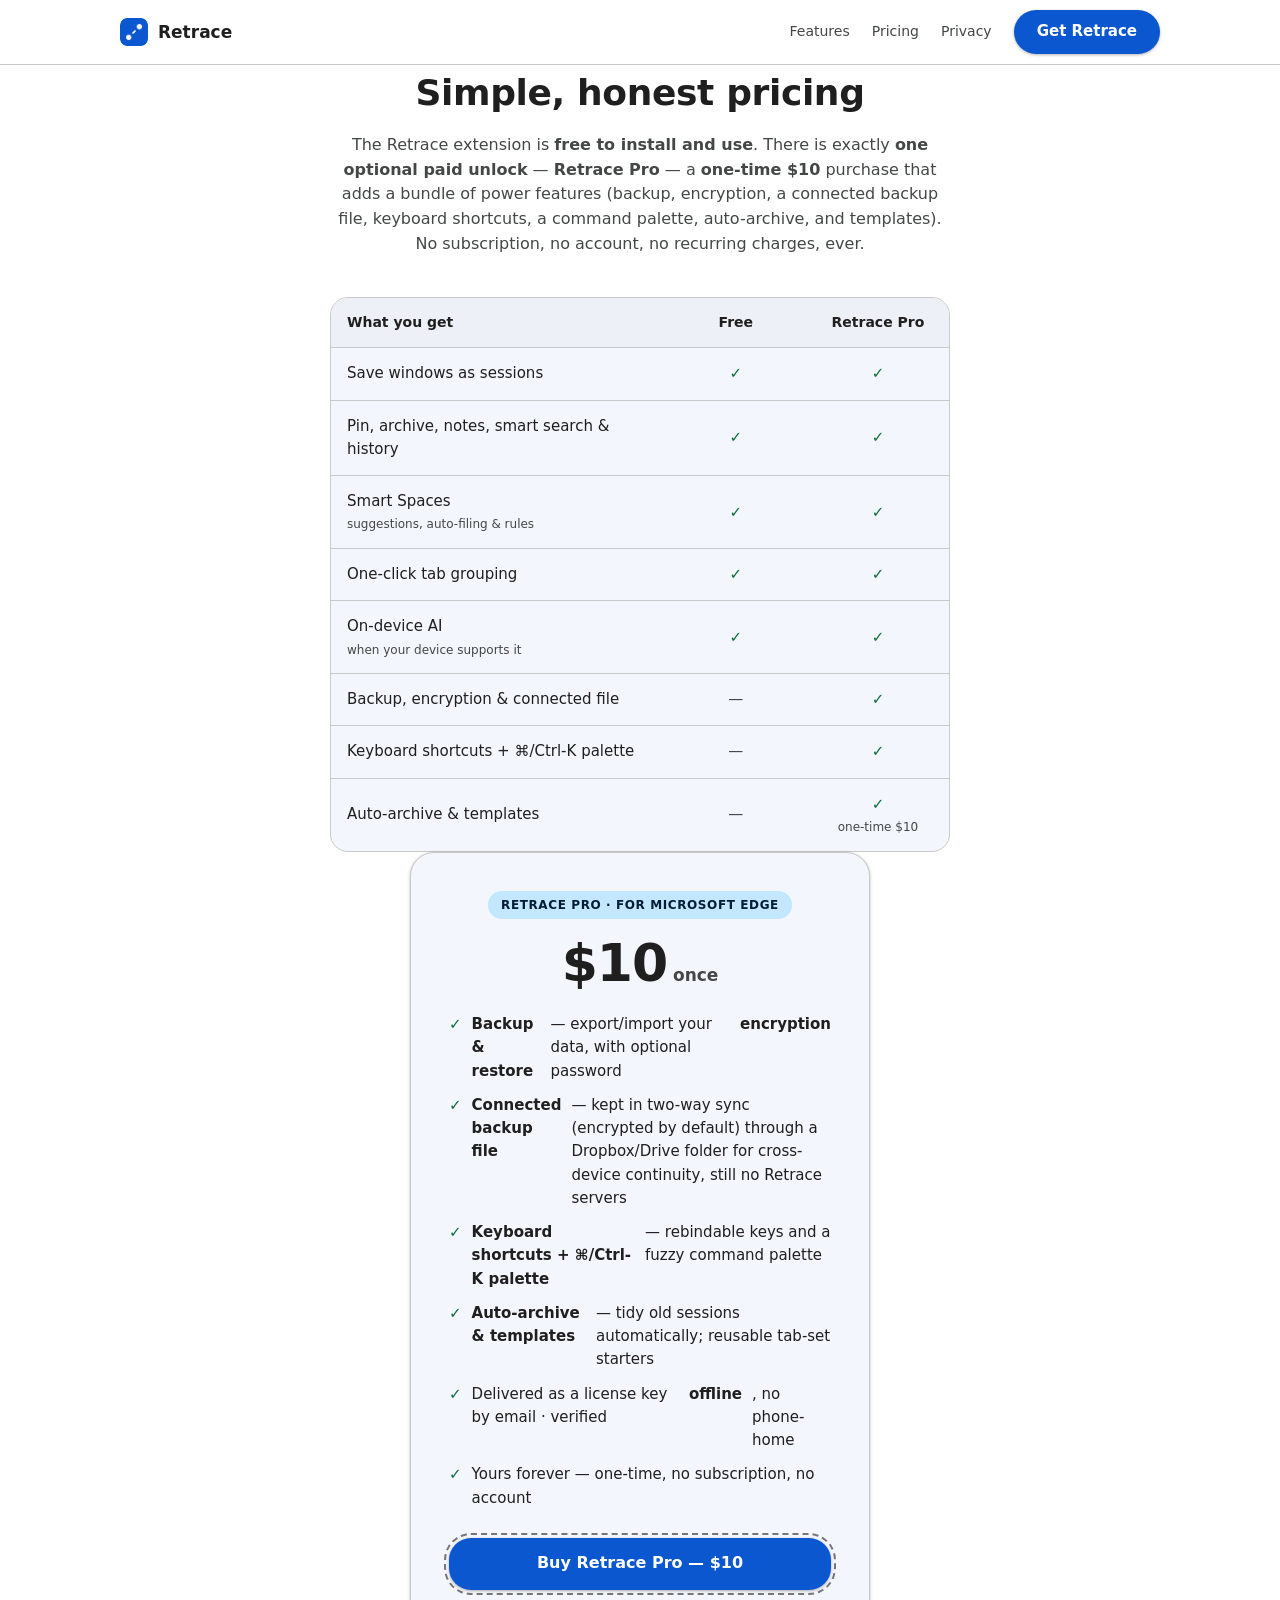
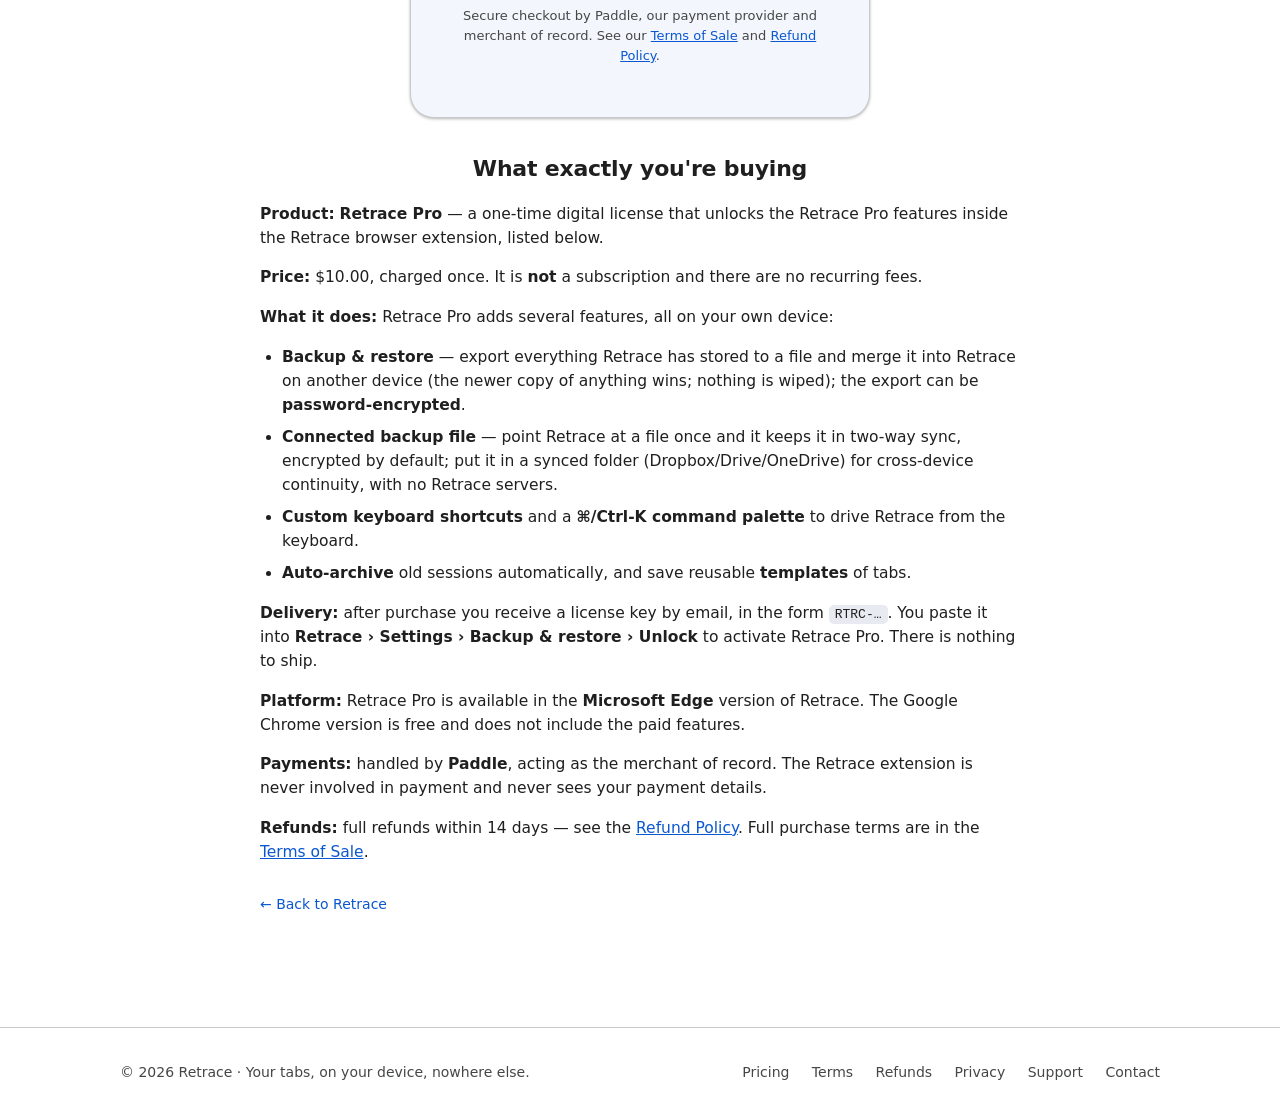
==== pricing.html @ c6292935 "Site: v2.0 features — smart summaries, Smart Spaces, notes, smart search, Group tabs; privacy policy" ====
<!doctype html>
<html lang="en">
<head>
<meta charset="utf-8">
<meta name="viewport" content="width=device-width, initial-scale=1">
<meta http-equiv="Content-Security-Policy" content="default-src 'self'; script-src 'self'; style-src 'self'; img-src 'self'; font-src 'self'; connect-src 'none'; frame-src 'none'; object-src 'none'; base-uri 'self'; form-action 'none'">
<meta name="referrer" content="strict-origin-when-cross-origin">
<title>Retrace — Pricing</title>
<meta name="description" content="Retrace pricing. The extension is free to install. One optional unlock — Retrace Pro, a one-time $10 for backup, sync through a connected file, keyboard shortcuts, auto-archive and templates — delivered as a license key by email.">
<link rel="icon" href="icon.png">
<link rel="stylesheet" href="styles.css">
<meta property="og:title" content="Retrace — Pricing">
<meta property="og:description" content="Free to install. One optional one-time $10 unlock — Retrace Pro: backup, connected-file sync, shortcuts, auto-archive and templates. No subscription, no account.">
<meta property="og:type" content="website">
</head>
<body>

<header class="site">
  <div class="wrap nav">
    <a class="brand" href="index.html"><img src="icon.png" alt="">Retrace</a>
    <nav class="links">
      <a href="index.html#features">Features</a>
      <a href="pricing.html">Pricing</a>
      <a href="privacy.html">Privacy</a>
      <a class="btn primary" href="index.html#get">Get Retrace</a>
    </nav>
  </div>
</header>

<main>
  <section class="wrap">
    <h2>Simple, honest pricing</h2>
    <p class="sub">The Retrace extension is <b>free to install and use</b>. There is exactly <b>one optional paid unlock</b> — <b>Retrace Pro</b> — a <b>one-time $10</b> purchase that adds a bundle of power features (backup, encryption, a connected backup file, keyboard shortcuts, a command palette, auto-archive, and templates). No subscription, no account, no recurring charges, ever.</p>

    <div class="cmp">
      <table>
        <thead>
          <tr><th>What you get</th><th class="b">Free</th><th class="b">Retrace Pro</th></tr>
        </thead>
        <tbody>
          <tr><td class="feat">Save windows as sessions</td><td class="b yes">✓</td><td class="b yes">✓</td></tr>
          <tr><td class="feat">Pin, archive, notes, smart search &amp; history</td><td class="b yes">✓</td><td class="b yes">✓</td></tr>
          <tr><td class="feat">Smart Spaces<span class="em">suggestions, auto-filing &amp; rules</span></td><td class="b yes">✓</td><td class="b yes">✓</td></tr>
          <tr><td class="feat">One-click tab grouping</td><td class="b yes">✓</td><td class="b yes">✓</td></tr>
          <tr><td class="feat">On-device AI<span class="em">when your device supports it</span></td><td class="b yes">✓</td><td class="b yes">✓</td></tr>
          <tr><td class="feat">Backup, encryption &amp; connected file</td><td class="b no">—</td><td class="b yes">✓</td></tr>
          <tr><td class="feat">Keyboard shortcuts + ⌘/Ctrl-K palette</td><td class="b no">—</td><td class="b yes">✓</td></tr>
          <tr><td class="feat">Auto-archive &amp; templates</td><td class="b no">—</td><td class="b yes">✓<span class="em">one-time $10</span></td></tr>
        </tbody>
      </table>
    </div>
  </section>

  <section class="wrap flush-top" id="buy">
    <div class="price-wrap">
      <div class="price">
        <div class="tag">Retrace Pro · for Microsoft Edge</div>
        <div class="amt">$10<small> once</small></div>
        <ul>
          <li><b>Backup &amp; restore</b> — export/import your data, with optional password <b>encryption</b></li>
          <li><b>Connected backup file</b> — kept in two-way sync (encrypted by default) through a Dropbox/Drive folder for cross-device continuity, still no Retrace servers</li>
          <li><b>Keyboard shortcuts + ⌘/Ctrl-K palette</b> — rebindable keys and a fuzzy command palette</li>
          <li><b>Auto-archive &amp; templates</b> — tidy old sessions automatically; reusable tab-set starters</li>
          <li>Delivered as a license key by email · verified <b>offline</b>, no phone-home</li>
          <li>Yours forever — one-time, no subscription, no account</li>
        </ul>
        <a class="btn primary lg todo" href="#" data-ph="REPLACE_CHECKOUT_URL">Buy Retrace Pro — $10</a>
        <p class="note">Secure checkout by Paddle, our payment provider and merchant of record. See our <a href="terms.html">Terms of Sale</a> and <a href="refund.html">Refund Policy</a>.</p>
      </div>
    </div>
  </section>

  <section class="wrap article flush-top">
    <h2>What exactly you're buying</h2>
    <p><b>Product:</b> <b>Retrace Pro</b> — a one-time digital license that unlocks the Retrace Pro features inside the Retrace browser extension, listed below.</p>
    <p><b>Price:</b> $10.00, charged once. It is <b>not</b> a subscription and there are no recurring fees.</p>
    <p><b>What it does:</b> Retrace Pro adds several features, all on your own device:</p>
    <ul>
      <li><b>Backup &amp; restore</b> — export everything Retrace has stored to a file and merge it into Retrace on another device (the newer copy of anything wins; nothing is wiped); the export can be <b>password-encrypted</b>.</li>
      <li><b>Connected backup file</b> — point Retrace at a file once and it keeps it in two-way sync, encrypted by default; put it in a synced folder (Dropbox/Drive/OneDrive) for cross-device continuity, with no Retrace servers.</li>
      <li><b>Custom keyboard shortcuts</b> and a <b>⌘/Ctrl-K command palette</b> to drive Retrace from the keyboard.</li>
      <li><b>Auto-archive</b> old sessions automatically, and save reusable <b>templates</b> of tabs.</li>
    </ul>
    <p><b>Delivery:</b> after purchase you receive a license key by email, in the form <code>RTRC-…</code>. You paste it into <b>Retrace › Settings › Backup &amp; restore › Unlock</b> to activate Retrace Pro. There is nothing to ship.</p>
    <p><b>Platform:</b> Retrace Pro is available in the <b>Microsoft Edge</b> version of Retrace. The Google Chrome version is free and does not include the paid features.</p>
    <p><b>Payments:</b> handled by <b>Paddle</b>, acting as the merchant of record. The Retrace extension is never involved in payment and never sees your payment details.</p>
    <p><b>Refunds:</b> full refunds within 14 days — see the <a href="refund.html">Refund Policy</a>. Full purchase terms are in the <a href="terms.html">Terms of Sale</a>.</p>
    <p class="back-row"><a class="back" href="index.html">← Back to Retrace</a></p>
  </section>
</main>

<footer class="site">
  <div class="wrap row">
    <div>© <span id="yr"></span> Retrace · Your tabs, on your device, nowhere else.</div>
    <nav>
      <a href="pricing.html">Pricing</a>
      <a href="terms.html">Terms</a>
      <a href="refund.html">Refunds</a>
      <a href="privacy.html">Privacy</a>
      <a href="support.html">Support</a>
      <a href="mailto:contact@retrace-addon.store">Contact</a>
    </nav>
  </div>
</footer>

<script src="year.js"></script>
</body>
</html>
---- styles.css ----
/* Retrace site — Material 3 tokens lifted from the extension's sidepanel.css so the
   page matches the product. No web fonts / no CDN, keeping the "no network" ethos. */
:root{
  --primary:#0B57D0; --on-primary:#fff; --primary-container:#D3E3FD; --on-primary-container:#041E49;
  --secondary-container:#C2E7FF; --on-secondary-container:#001D35;
  --surface:#FFFFFF; --surface-dim:#F6F8FC;
  --sc-low:#F3F6FC; --sc:#EDF0F6; --sc-high:#E7EAF1;
  --on-surface:#1F1F1F; --on-surface-variant:#444746;
  --outline:#747775; --outline-variant:#C7C9CB;
  --active:#0F6E3E; --active-c:#C7EED4; --on-active-c:#00210F;
  --state:rgba(31,31,31,.06);
  --elev1:0 1px 2px rgba(0,0,0,.15),0 1px 3px 1px rgba(0,0,0,.10);
  --elev2:0 2px 6px 2px rgba(0,0,0,.15),0 1px 2px rgba(0,0,0,.30);
  --font:system-ui,-apple-system,'Segoe UI',Roboto,sans-serif;
  --mono:ui-monospace,'Roboto Mono',monospace;
  --maxw:1080px;
}
@media (prefers-color-scheme:dark){:root{
  --primary:#A8C7FA; --on-primary:#0A305F; --primary-container:#284777; --on-primary-container:#D7E3FF;
  --secondary-container:#004A77; --on-secondary-container:#C2E7FF;
  --surface:#131313; --surface-dim:#1B1B1B;
  --sc-low:#1B1B1B; --sc:#1F1F1F; --sc-high:#2A2A2A;
  --on-surface:#E3E3E3; --on-surface-variant:#C4C7C5;
  --outline:#8E918F; --outline-variant:#444746;
  --active:#6DD58C; --active-c:#0B4C26; --on-active-c:#B7F1C6;
  --state:rgba(227,227,227,.08);
  --elev1:0 1px 3px rgba(0,0,0,.5);
  --elev2:0 2px 8px 2px rgba(0,0,0,.55);
}}
*{box-sizing:border-box}
html{scroll-behavior:smooth}
body{margin:0;background:var(--surface);color:var(--on-surface);font-family:var(--font);line-height:1.55;-webkit-font-smoothing:antialiased}
a{color:var(--primary)}
img{max-width:100%}
.wrap{max-width:var(--maxw);margin:0 auto;padding:0 20px}
:focus-visible{outline:2px solid var(--primary);outline-offset:2px;border-radius:4px}

/* Header */
header.site{position:sticky;top:0;z-index:10;background:color-mix(in srgb,var(--surface) 88%,transparent);backdrop-filter:blur(8px);border-bottom:1px solid var(--outline-variant)}
.nav{display:flex;align-items:center;justify-content:space-between;height:64px}
.brand{display:flex;align-items:center;gap:10px;font-weight:600;font-size:17px;text-decoration:none;color:inherit}
.brand img{width:28px;height:28px;border-radius:7px}
.nav .links{display:flex;align-items:center;gap:22px}
.nav .links a:not(.btn){text-decoration:none;color:var(--on-surface-variant);font-size:14px;font-weight:500}
.nav .links a:not(.btn):hover{color:var(--on-surface)}

/* Buttons */
.btn{display:inline-flex;align-items:center;gap:8px;height:44px;padding:0 22px;border-radius:22px;font-size:15px;font-weight:600;text-decoration:none;border:1px solid transparent;white-space:nowrap;transition:filter .15s,background .15s}
.btn.primary{background:var(--primary);color:var(--on-primary);box-shadow:var(--elev1)}
.btn.primary:hover{filter:brightness(1.06)}
.btn.outline{background:transparent;color:var(--primary);border-color:var(--outline)}
.btn.outline:hover{background:var(--state)}
.btn.lg{height:52px;padding:0 28px;font-size:16px}

/* Hero */
.hero{padding:76px 0 56px;text-align:center}
.hero .badge{display:inline-flex;align-items:center;gap:7px;font-size:13px;font-weight:600;color:var(--on-active-c);background:var(--active-c);padding:6px 14px;border-radius:20px;margin-bottom:22px}
.hero h1{font-size:clamp(34px,6vw,56px);line-height:1.08;letter-spacing:-.02em;margin:0 0 18px;font-weight:700}
.hero p.lede{font-size:clamp(17px,2.4vw,21px);color:var(--on-surface-variant);max-width:640px;margin:0 auto 34px}
.cta-row{display:flex;gap:14px;justify-content:center;flex-wrap:wrap}
.hero .fineprint{margin-top:16px;font-size:13px;color:var(--on-surface-variant)}

/* Section shell */
section{padding:60px 0}
section h2{font-size:clamp(26px,4vw,36px);letter-spacing:-.01em;margin:0 0 12px;text-align:center;font-weight:700}
section .sub{text-align:center;color:var(--on-surface-variant);max-width:620px;margin:0 auto 40px;font-size:16px}

/* Features */
.grid{display:grid;grid-template-columns:repeat(auto-fit,minmax(260px,1fr));gap:18px}
.card{background:var(--sc-low);border:1px solid var(--outline-variant);border-radius:18px;padding:24px}
.card h3{margin:0 0 8px;font-size:17px;font-weight:600;display:flex;align-items:center;gap:9px}
.card p{margin:0;color:var(--on-surface-variant);font-size:14.5px}
.dot{width:34px;height:34px;border-radius:10px;background:var(--primary-container);color:var(--on-primary-container);display:grid;place-items:center;flex:none;font-size:18px}

/* Privacy strip */
.strip{background:var(--surface-dim);border-top:1px solid var(--outline-variant);border-bottom:1px solid var(--outline-variant)}
.strip .grid{grid-template-columns:repeat(auto-fit,minmax(220px,1fr));gap:26px}
.strip .item{display:flex;gap:12px;align-items:flex-start}
.strip .item b{display:block;margin-bottom:2px}
.strip .item span{color:var(--on-surface-variant);font-size:14px}

/* Comparison table */
.cmp{max-width:620px;margin:0 auto;border:1px solid var(--outline-variant);border-radius:18px;overflow:hidden;background:var(--sc-low)}
.cmp table{width:100%;border-collapse:collapse;font-size:15px}
.cmp th,.cmp td{padding:14px 16px;border-bottom:1px solid var(--outline-variant);vertical-align:middle}
.cmp thead th{background:var(--sc);font-weight:600;font-size:14px;text-align:left}
.cmp th.b,.cmp td.b{text-align:center;width:23%}
.cmp tbody tr:last-child td{border-bottom:none}
.cmp td.feat{color:var(--on-surface)}
.cmp .yes{color:var(--active);font-weight:700}
.cmp .no{color:var(--on-surface-variant)}
.cmp .em{display:block;font-size:12px;font-weight:400;color:var(--on-surface-variant);margin-top:2px}
@media (max-width:480px){.cmp th,.cmp td{padding:12px 10px;font-size:14px}}

/* Pricing */
.price-wrap{display:flex;justify-content:center}
.price{background:var(--sc-low);border:1px solid var(--outline-variant);border-radius:24px;padding:38px;max-width:460px;width:100%;text-align:center;box-shadow:var(--elev1)}
.price .tag{display:inline-block;font-size:12px;font-weight:700;letter-spacing:.05em;text-transform:uppercase;color:var(--on-secondary-container);background:var(--secondary-container);padding:5px 13px;border-radius:20px;margin-bottom:18px}
.price .amt{font-size:52px;font-weight:800;letter-spacing:-.02em;line-height:1}
.price .amt small{font-size:17px;font-weight:600;color:var(--on-surface-variant);letter-spacing:0}
.price ul{list-style:none;padding:0;margin:24px 0 28px;text-align:left;display:grid;gap:11px}
.price li{display:flex;gap:10px;align-items:flex-start;font-size:15px}
.price li::before{content:"✓";color:var(--active);font-weight:700;flex:none}
.price .btn{width:100%;justify-content:center}
.price .note{margin-top:16px;font-size:13px;color:var(--on-surface-variant)}

/* Redeem steps */
.steps{counter-reset:s;display:grid;gap:16px;max-width:680px;margin:0 auto}
.steps li{counter-increment:s;list-style:none;display:flex;gap:16px;align-items:flex-start;background:var(--sc-low);border:1px solid var(--outline-variant);border-radius:16px;padding:18px 20px}
.steps li::before{content:counter(s);flex:none;width:30px;height:30px;border-radius:50%;background:var(--primary);color:var(--on-primary);display:grid;place-items:center;font-weight:700;font-size:15px}
.steps b{font-weight:600}
.steps code,.card code,.article code{font-family:var(--mono);background:var(--sc-high);padding:2px 6px;border-radius:5px;font-size:13px}

/* Placeholder marker for unfilled links */
.todo{outline:2px dashed var(--outline);outline-offset:3px}

/* Footer */
footer.site{border-top:1px solid var(--outline-variant);padding:34px 0;color:var(--on-surface-variant);font-size:14px}
footer.site .row{display:flex;justify-content:space-between;gap:16px;flex-wrap:wrap;align-items:center}
footer.site a{color:var(--on-surface-variant);text-decoration:none;margin-left:18px}
footer.site a:hover{color:var(--on-surface)}

/* Article (privacy page) */
.article{max-width:760px;margin:0 auto;padding:48px 0 72px}
.article h1{font-size:clamp(28px,5vw,40px);margin:0 0 6px;font-weight:700}
.article .updated{color:var(--on-surface-variant);font-size:14px;margin-bottom:32px}
.article h2{font-size:22px;margin:34px 0 10px;font-weight:600}
.article p,.article li{color:var(--on-surface);font-size:15.5px}
.article ul{padding-left:22px;display:grid;gap:8px}
.article a{word-break:break-word}
.article .back{display:inline-block;margin-bottom:24px;font-size:14px;font-weight:500;text-decoration:none}

@media (max-width:560px){
  .nav .links a:not(.btn){display:none}
  .hero{padding:52px 0 40px}
  section{padding:46px 0}
}

/* Utility classes (inline style attributes aren't allowed by the pages' CSP). */
.flush-top{padding-top:0}
.back-row{margin-top:28px}
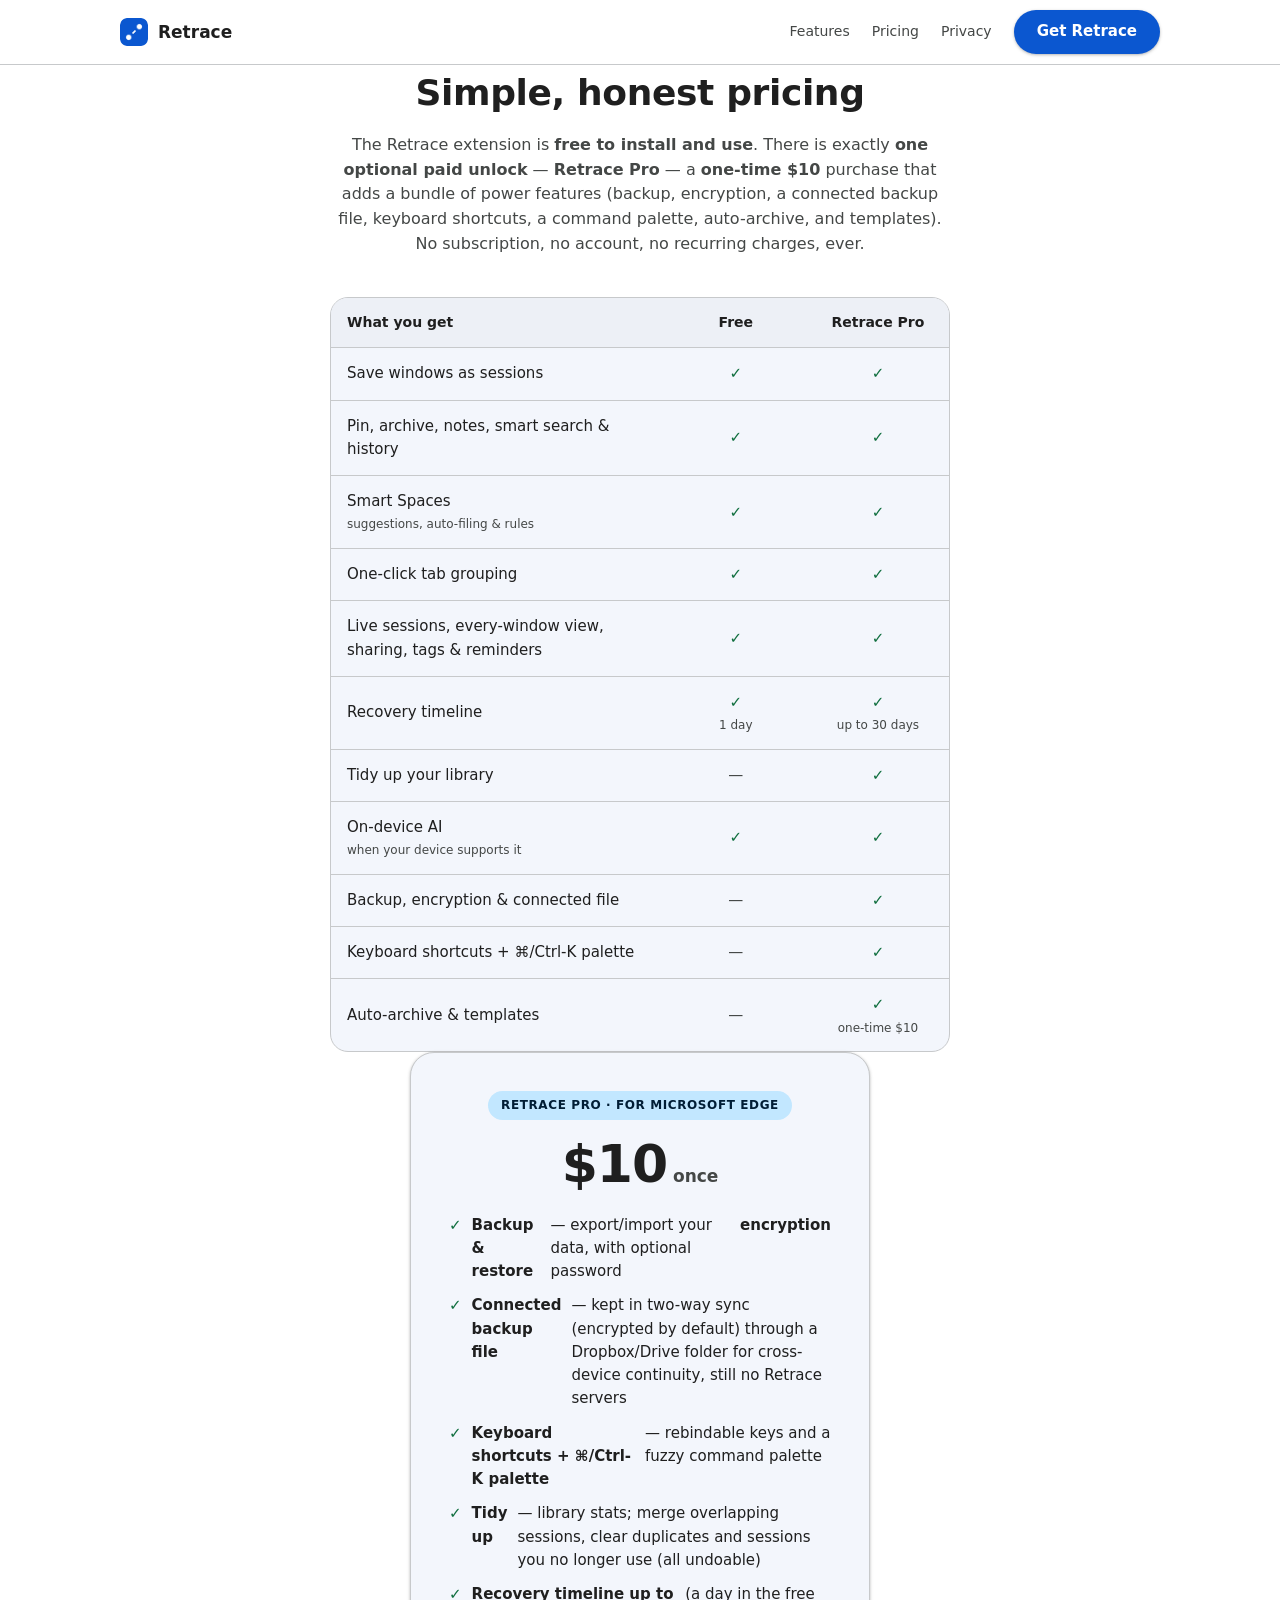
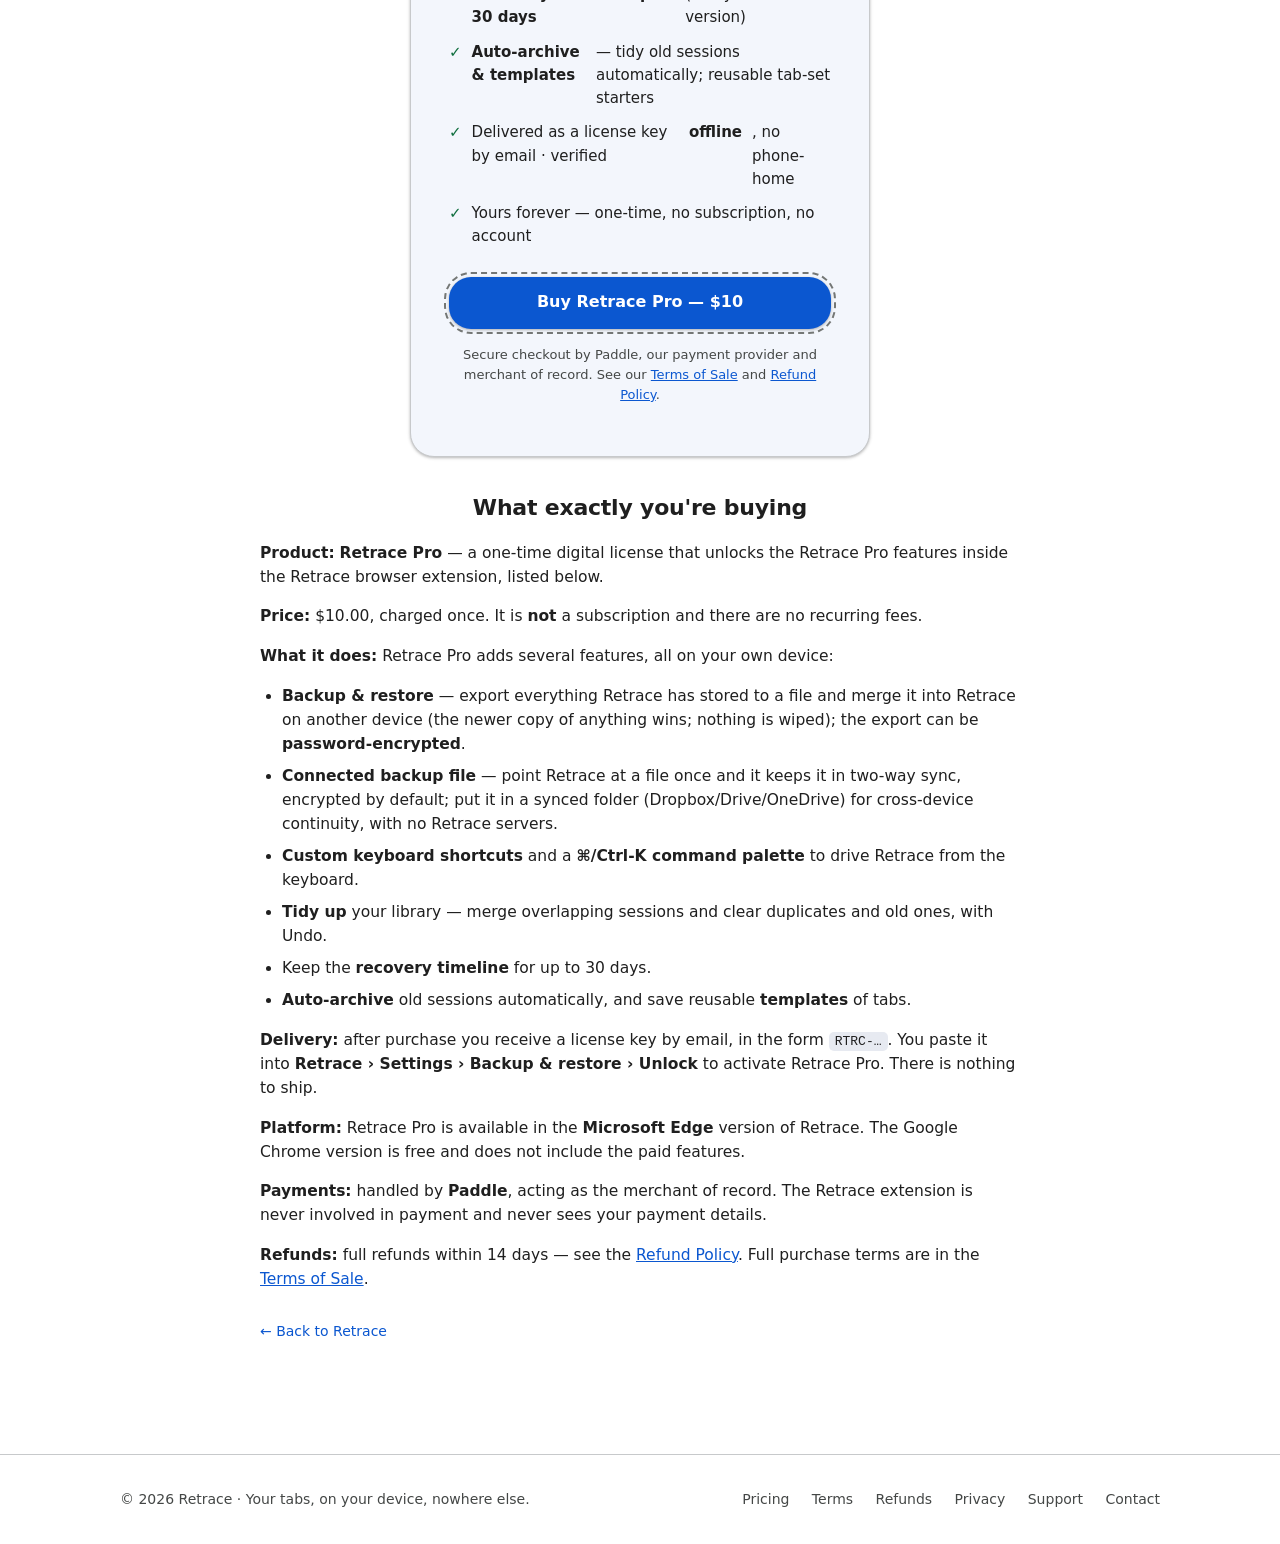
==== commit 02c253f2: "Site: live sessions, Windows view, sharing, tags, reminders, recovery timeline, Tidy up - privacy: r" ====
--- a/pricing.html
+++ b/pricing.html
@@ -10,7 +10,7 @@
 <link rel="icon" href="icon.png">
 <link rel="stylesheet" href="styles.css">
 <meta property="og:title" content="Retrace — Pricing">
-<meta property="og:description" content="Free to install. One optional one-time $10 unlock — Retrace Pro: backup, connected-file sync, shortcuts, auto-archive and templates. No subscription, no account.">
+<meta property="og:description" content="Free to install. One optional one-time $10 unlock — Retrace Pro: backup, connected-file sync, shortcuts, Tidy up, a 30-day recovery timeline, auto-archive and templates. No subscription, no account.">
 <meta property="og:type" content="website">
 </head>
 <body>
@@ -42,6 +42,9 @@
           <tr><td class="feat">Pin, archive, notes, smart search &amp; history</td><td class="b yes">✓</td><td class="b yes">✓</td></tr>
           <tr><td class="feat">Smart Spaces<span class="em">suggestions, auto-filing &amp; rules</span></td><td class="b yes">✓</td><td class="b yes">✓</td></tr>
           <tr><td class="feat">One-click tab grouping</td><td class="b yes">✓</td><td class="b yes">✓</td></tr>
+          <tr><td class="feat">Live sessions, every-window view, sharing, tags &amp; reminders</td><td class="b yes">✓</td><td class="b yes">✓</td></tr>
+          <tr><td class="feat">Recovery timeline</td><td class="b yes">✓<span class="em">1 day</span></td><td class="b yes">✓<span class="em">up to 30 days</span></td></tr>
+          <tr><td class="feat">Tidy up your library</td><td class="b no">—</td><td class="b yes">✓</td></tr>
           <tr><td class="feat">On-device AI<span class="em">when your device supports it</span></td><td class="b yes">✓</td><td class="b yes">✓</td></tr>
           <tr><td class="feat">Backup, encryption &amp; connected file</td><td class="b no">—</td><td class="b yes">✓</td></tr>
           <tr><td class="feat">Keyboard shortcuts + ⌘/Ctrl-K palette</td><td class="b no">—</td><td class="b yes">✓</td></tr>
@@ -60,6 +63,8 @@
           <li><b>Backup &amp; restore</b> — export/import your data, with optional password <b>encryption</b></li>
           <li><b>Connected backup file</b> — kept in two-way sync (encrypted by default) through a Dropbox/Drive folder for cross-device continuity, still no Retrace servers</li>
           <li><b>Keyboard shortcuts + ⌘/Ctrl-K palette</b> — rebindable keys and a fuzzy command palette</li>
+          <li><b>Tidy up</b> — library stats; merge overlapping sessions, clear duplicates and sessions you no longer use (all undoable)</li>
+          <li><b>Recovery timeline up to 30 days</b> (a day in the free version)</li>
           <li><b>Auto-archive &amp; templates</b> — tidy old sessions automatically; reusable tab-set starters</li>
           <li>Delivered as a license key by email · verified <b>offline</b>, no phone-home</li>
           <li>Yours forever — one-time, no subscription, no account</li>
@@ -79,6 +84,8 @@
       <li><b>Backup &amp; restore</b> — export everything Retrace has stored to a file and merge it into Retrace on another device (the newer copy of anything wins; nothing is wiped); the export can be <b>password-encrypted</b>.</li>
       <li><b>Connected backup file</b> — point Retrace at a file once and it keeps it in two-way sync, encrypted by default; put it in a synced folder (Dropbox/Drive/OneDrive) for cross-device continuity, with no Retrace servers.</li>
       <li><b>Custom keyboard shortcuts</b> and a <b>⌘/Ctrl-K command palette</b> to drive Retrace from the keyboard.</li>
+      <li><b>Tidy up</b> your library — merge overlapping sessions and clear duplicates and old ones, with Undo.</li>
+      <li>Keep the <b>recovery timeline</b> for up to 30 days.</li>
       <li><b>Auto-archive</b> old sessions automatically, and save reusable <b>templates</b> of tabs.</li>
     </ul>
     <p><b>Delivery:</b> after purchase you receive a license key by email, in the form <code>RTRC-…</code>. You paste it into <b>Retrace › Settings › Backup &amp; restore › Unlock</b> to activate Retrace Pro. There is nothing to ship.</p>
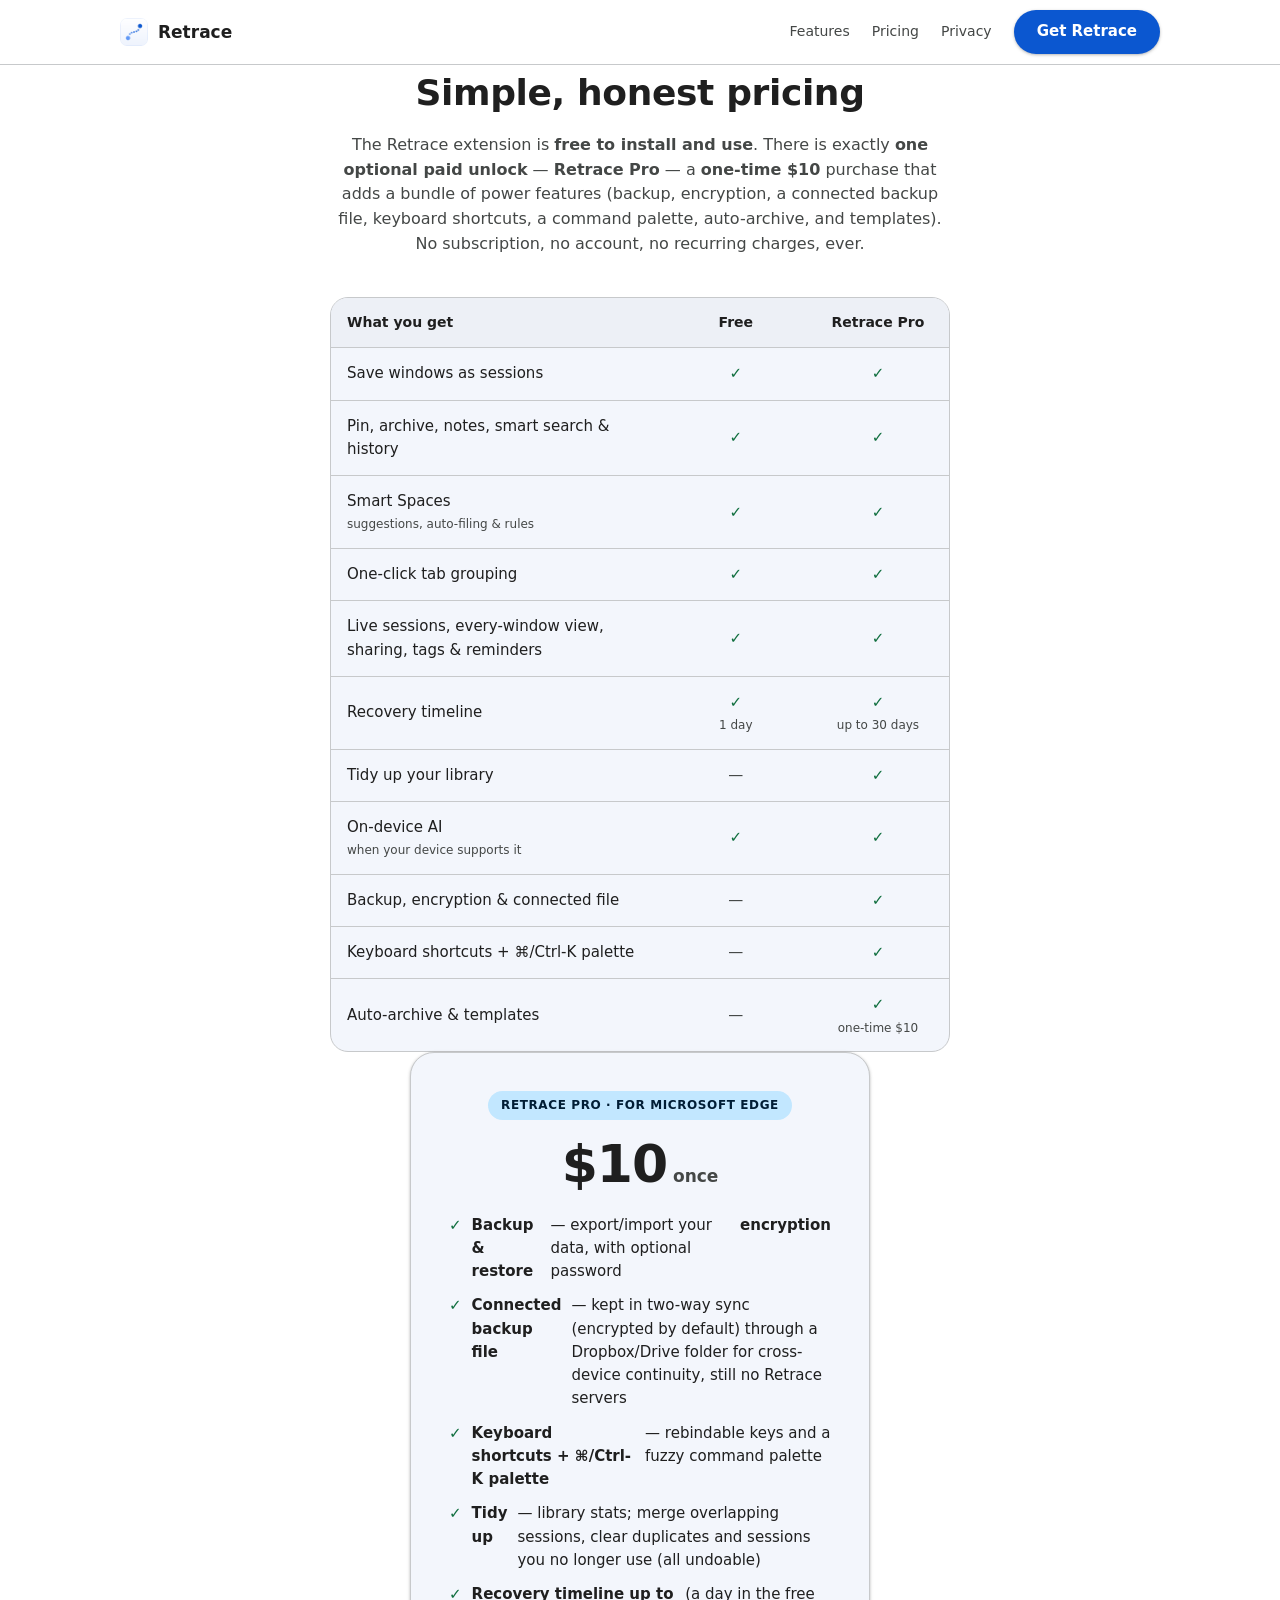
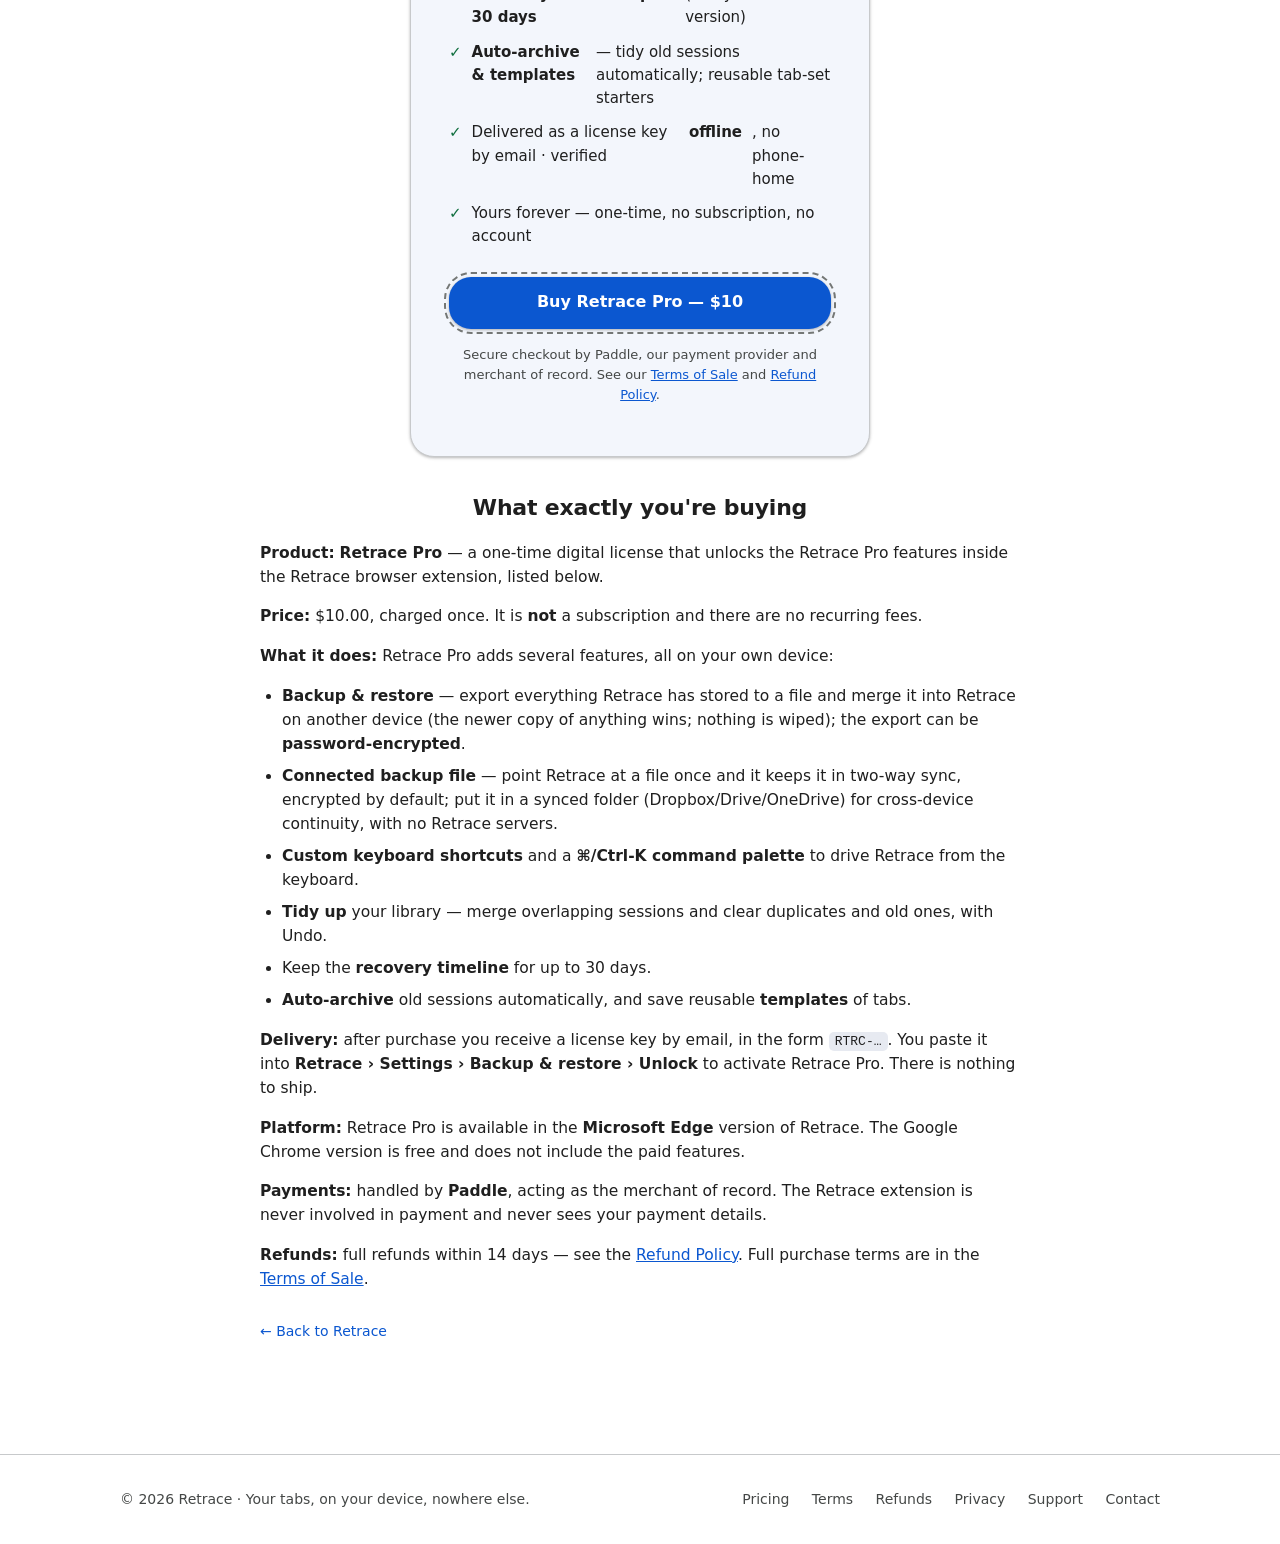
==== commit 72fa59a4: "Site: new logo, hero image, screenshot tour, link-preview card - icon.png + apple-touch-icon.png: th" ====
--- a/pricing.html
+++ b/pricing.html
@@ -8,6 +8,7 @@
 <title>Retrace — Pricing</title>
 <meta name="description" content="Retrace pricing. The extension is free to install. One optional unlock — Retrace Pro, a one-time $10 for backup, sync through a connected file, keyboard shortcuts, auto-archive and templates — delivered as a license key by email.">
 <link rel="icon" href="icon.png">
+<link rel="apple-touch-icon" href="apple-touch-icon.png">
 <link rel="stylesheet" href="styles.css">
 <meta property="og:title" content="Retrace — Pricing">
 <meta property="og:description" content="Free to install. One optional one-time $10 unlock — Retrace Pro: backup, connected-file sync, shortcuts, Tidy up, a 30-day recovery timeline, auto-archive and templates. No subscription, no account.">
--- a/styles.css
+++ b/styles.css
@@ -53,12 +53,18 @@
 .btn.lg{height:52px;padding:0 28px;font-size:16px}
 
 /* Hero */
-.hero{padding:76px 0 56px;text-align:center}
+.hero{padding:76px 20px 56px;text-align:center}
 .hero .badge{display:inline-flex;align-items:center;gap:7px;font-size:13px;font-weight:600;color:var(--on-active-c);background:var(--active-c);padding:6px 14px;border-radius:20px;margin-bottom:22px}
 .hero h1{font-size:clamp(34px,6vw,56px);line-height:1.08;letter-spacing:-.02em;margin:0 0 18px;font-weight:700}
 .hero p.lede{font-size:clamp(17px,2.4vw,21px);color:var(--on-surface-variant);max-width:640px;margin:0 auto 34px}
 .cta-row{display:flex;gap:14px;justify-content:center;flex-wrap:wrap}
 .hero .fineprint{margin-top:16px;font-size:13px;color:var(--on-surface-variant)}
+.hero-shot{display:block;width:100%;height:auto;margin:48px auto 0;border-radius:20px;box-shadow:var(--elev2)}
+
+/* Screenshot tour */
+.shots{display:grid;grid-template-columns:repeat(2,1fr);gap:20px}
+.shots img{display:block;width:100%;height:auto;border-radius:16px;box-shadow:var(--elev1)}
+@media (max-width:720px){.shots{grid-template-columns:1fr}}
 
 /* Section shell */
 section{padding:60px 0}
@@ -132,7 +138,7 @@
 
 @media (max-width:560px){
   .nav .links a:not(.btn){display:none}
-  .hero{padding:52px 0 40px}
+  .hero{padding:52px 20px 40px}
   section{padding:46px 0}
 }
 
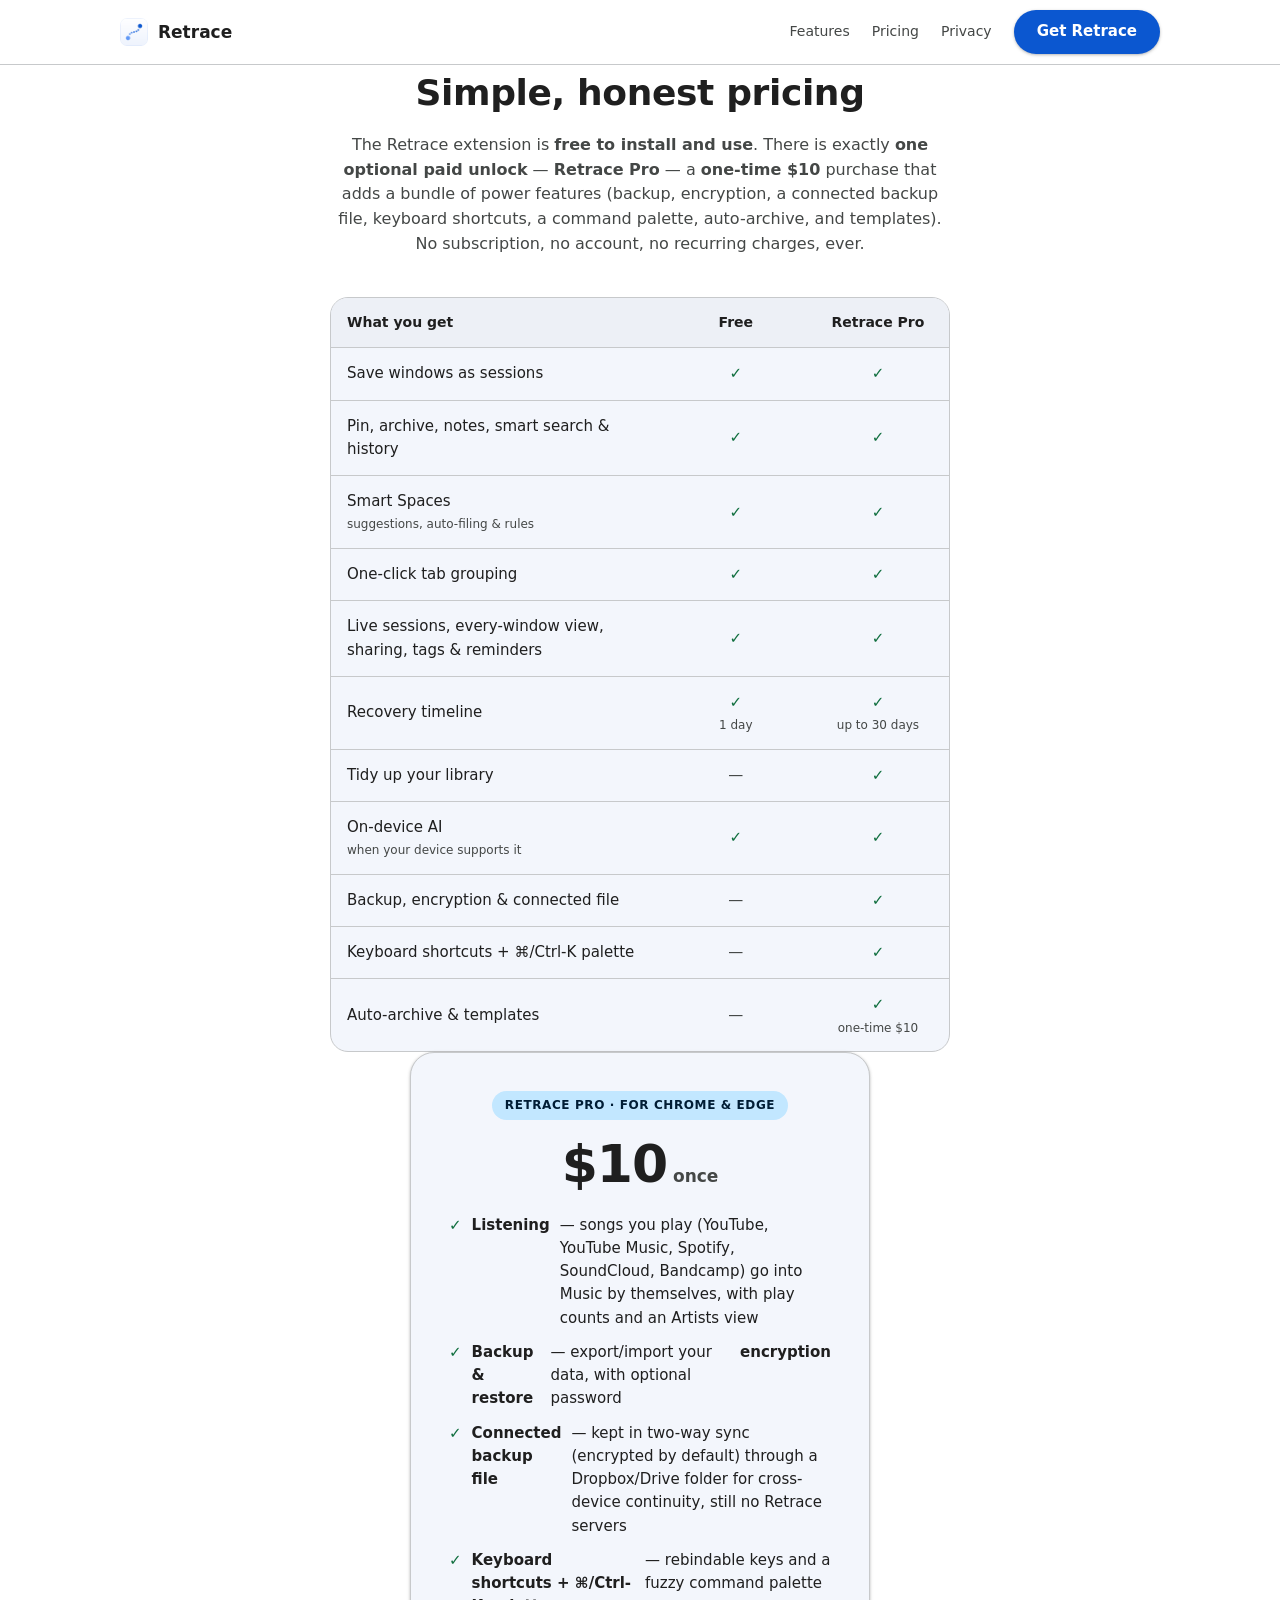
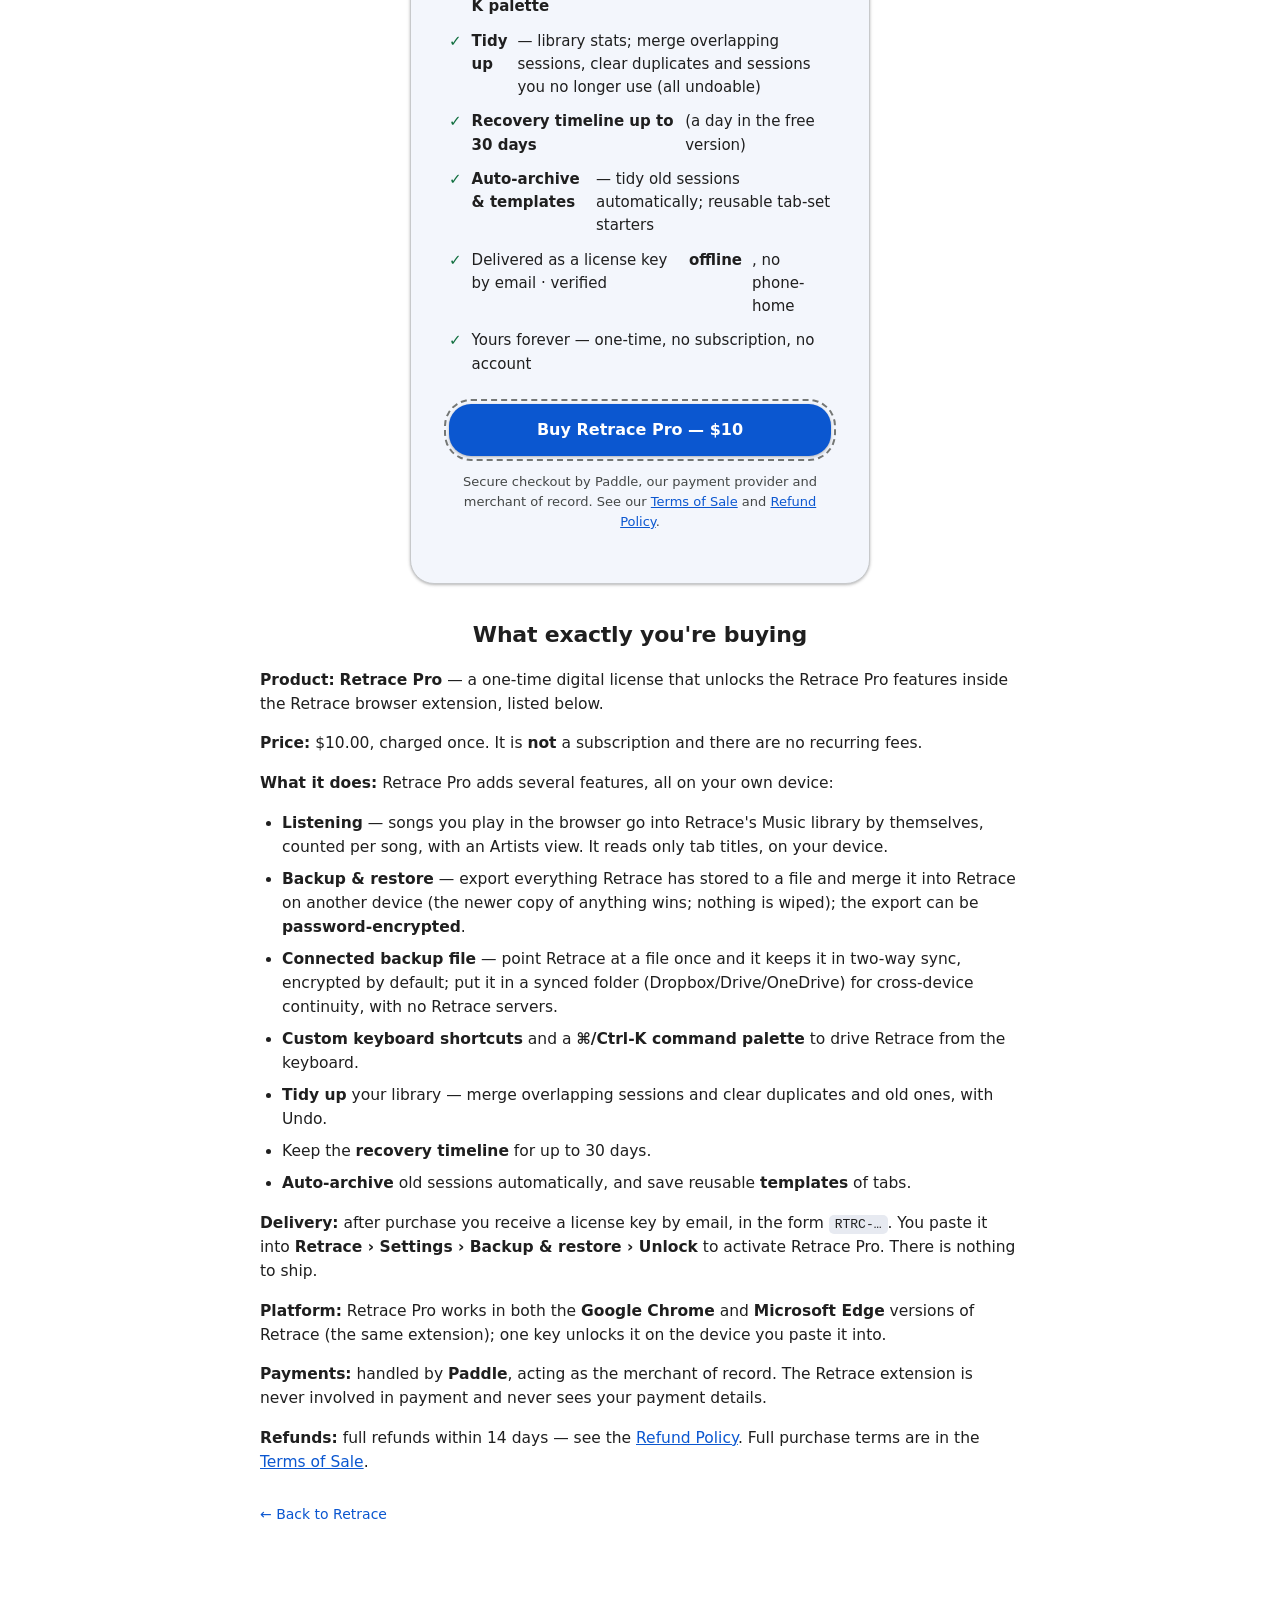
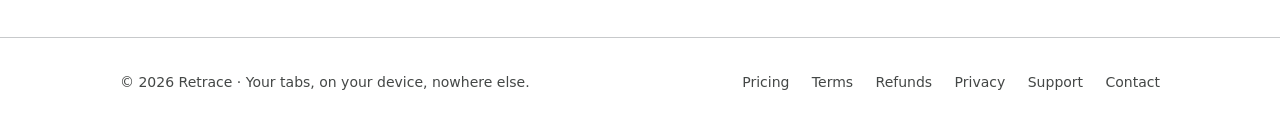
==== commit ff53cb54: "Next release: Retrace Pro on Chrome and Edge, Music (feature card, pricing, support, privacy, terms)" ====
--- a/pricing.html
+++ b/pricing.html
@@ -7,9 +7,9 @@
 <meta name="referrer" content="strict-origin-when-cross-origin">
 <title>Retrace — Pricing</title>
 <meta name="description" content="Retrace pricing. The extension is free to install. One optional unlock — Retrace Pro, a one-time $10 for backup, sync through a connected file, keyboard shortcuts, auto-archive and templates — delivered as a license key by email.">
-<link rel="icon" href="icon.png">
+<link rel="icon" href="icon.png?v=2">
 <link rel="apple-touch-icon" href="apple-touch-icon.png">
-<link rel="stylesheet" href="styles.css">
+<link rel="stylesheet" href="styles.css?v=3">
 <meta property="og:title" content="Retrace — Pricing">
 <meta property="og:description" content="Free to install. One optional one-time $10 unlock — Retrace Pro: backup, connected-file sync, shortcuts, Tidy up, a 30-day recovery timeline, auto-archive and templates. No subscription, no account.">
 <meta property="og:type" content="website">
@@ -18,7 +18,7 @@
 
 <header class="site">
   <div class="wrap nav">
-    <a class="brand" href="index.html"><img src="icon.png" alt="">Retrace</a>
+    <a class="brand" href="index.html"><img src="icon.png?v=2" alt="">Retrace</a>
     <nav class="links">
       <a href="index.html#features">Features</a>
       <a href="pricing.html">Pricing</a>
@@ -58,9 +58,10 @@
   <section class="wrap flush-top" id="buy">
     <div class="price-wrap">
       <div class="price">
-        <div class="tag">Retrace Pro · for Microsoft Edge</div>
+        <div class="tag">Retrace Pro · for Chrome &amp; Edge</div>
         <div class="amt">$10<small> once</small></div>
         <ul>
+          <li><b>Listening</b> — songs you play (YouTube, YouTube Music, Spotify, SoundCloud, Bandcamp) go into Music by themselves, with play counts and an Artists view</li>
           <li><b>Backup &amp; restore</b> — export/import your data, with optional password <b>encryption</b></li>
           <li><b>Connected backup file</b> — kept in two-way sync (encrypted by default) through a Dropbox/Drive folder for cross-device continuity, still no Retrace servers</li>
           <li><b>Keyboard shortcuts + ⌘/Ctrl-K palette</b> — rebindable keys and a fuzzy command palette</li>
@@ -82,6 +83,7 @@
     <p><b>Price:</b> $10.00, charged once. It is <b>not</b> a subscription and there are no recurring fees.</p>
     <p><b>What it does:</b> Retrace Pro adds several features, all on your own device:</p>
     <ul>
+      <li><b>Listening</b> — songs you play in the browser go into Retrace's Music library by themselves, counted per song, with an Artists view. It reads only tab titles, on your device.</li>
       <li><b>Backup &amp; restore</b> — export everything Retrace has stored to a file and merge it into Retrace on another device (the newer copy of anything wins; nothing is wiped); the export can be <b>password-encrypted</b>.</li>
       <li><b>Connected backup file</b> — point Retrace at a file once and it keeps it in two-way sync, encrypted by default; put it in a synced folder (Dropbox/Drive/OneDrive) for cross-device continuity, with no Retrace servers.</li>
       <li><b>Custom keyboard shortcuts</b> and a <b>⌘/Ctrl-K command palette</b> to drive Retrace from the keyboard.</li>
@@ -90,7 +92,7 @@
       <li><b>Auto-archive</b> old sessions automatically, and save reusable <b>templates</b> of tabs.</li>
     </ul>
     <p><b>Delivery:</b> after purchase you receive a license key by email, in the form <code>RTRC-…</code>. You paste it into <b>Retrace › Settings › Backup &amp; restore › Unlock</b> to activate Retrace Pro. There is nothing to ship.</p>
-    <p><b>Platform:</b> Retrace Pro is available in the <b>Microsoft Edge</b> version of Retrace. The Google Chrome version is free and does not include the paid features.</p>
+    <p><b>Platform:</b> Retrace Pro works in both the <b>Google Chrome</b> and <b>Microsoft Edge</b> versions of Retrace (the same extension); one key unlocks it on the device you paste it into.</p>
     <p><b>Payments:</b> handled by <b>Paddle</b>, acting as the merchant of record. The Retrace extension is never involved in payment and never sees your payment details.</p>
     <p><b>Refunds:</b> full refunds within 14 days — see the <a href="refund.html">Refund Policy</a>. Full purchase terms are in the <a href="terms.html">Terms of Sale</a>.</p>
     <p class="back-row"><a class="back" href="index.html">← Back to Retrace</a></p>
--- a/styles.css
+++ b/styles.css
@@ -1,5 +1,7 @@
 /* Retrace site — Material 3 tokens lifted from the extension's sidepanel.css so the
-   page matches the product. No web fonts / no CDN, keeping the "no network" ethos. */
+   page matches the product. No web fonts / no CDN, keeping the "no network" ethos.
+   Browsers cache this file and icon.png: after changing either, bump the ?v= on their links in
+   every page, or returning visitors get the old file. */
 :root{
   --primary:#0B57D0; --on-primary:#fff; --primary-container:#D3E3FD; --on-primary-container:#041E49;
   --secondary-container:#C2E7FF; --on-secondary-container:#001D35;
@@ -31,7 +33,7 @@
 html{scroll-behavior:smooth}
 body{margin:0;background:var(--surface);color:var(--on-surface);font-family:var(--font);line-height:1.55;-webkit-font-smoothing:antialiased}
 a{color:var(--primary)}
-img{max-width:100%}
+img{max-width:100%;height:auto}
 .wrap{max-width:var(--maxw);margin:0 auto;padding:0 20px}
 :focus-visible{outline:2px solid var(--primary);outline-offset:2px;border-radius:4px}
 
@@ -132,7 +134,9 @@
 .article .updated{color:var(--on-surface-variant);font-size:14px;margin-bottom:32px}
 .article h2{font-size:22px;margin:34px 0 10px;font-weight:600}
 .article p,.article li{color:var(--on-surface);font-size:15.5px}
-.article ul{padding-left:22px;display:grid;gap:8px}
+.article ul,.article ol{padding-left:22px;display:grid;gap:8px}
+.article .guide-cta{justify-content:flex-start;margin:36px 0 8px}
+.article .guide-list{list-style:none;padding-left:0;gap:14px}
 .article a{word-break:break-word}
 .article .back{display:inline-block;margin-bottom:24px;font-size:14px;font-weight:500;text-decoration:none}
 
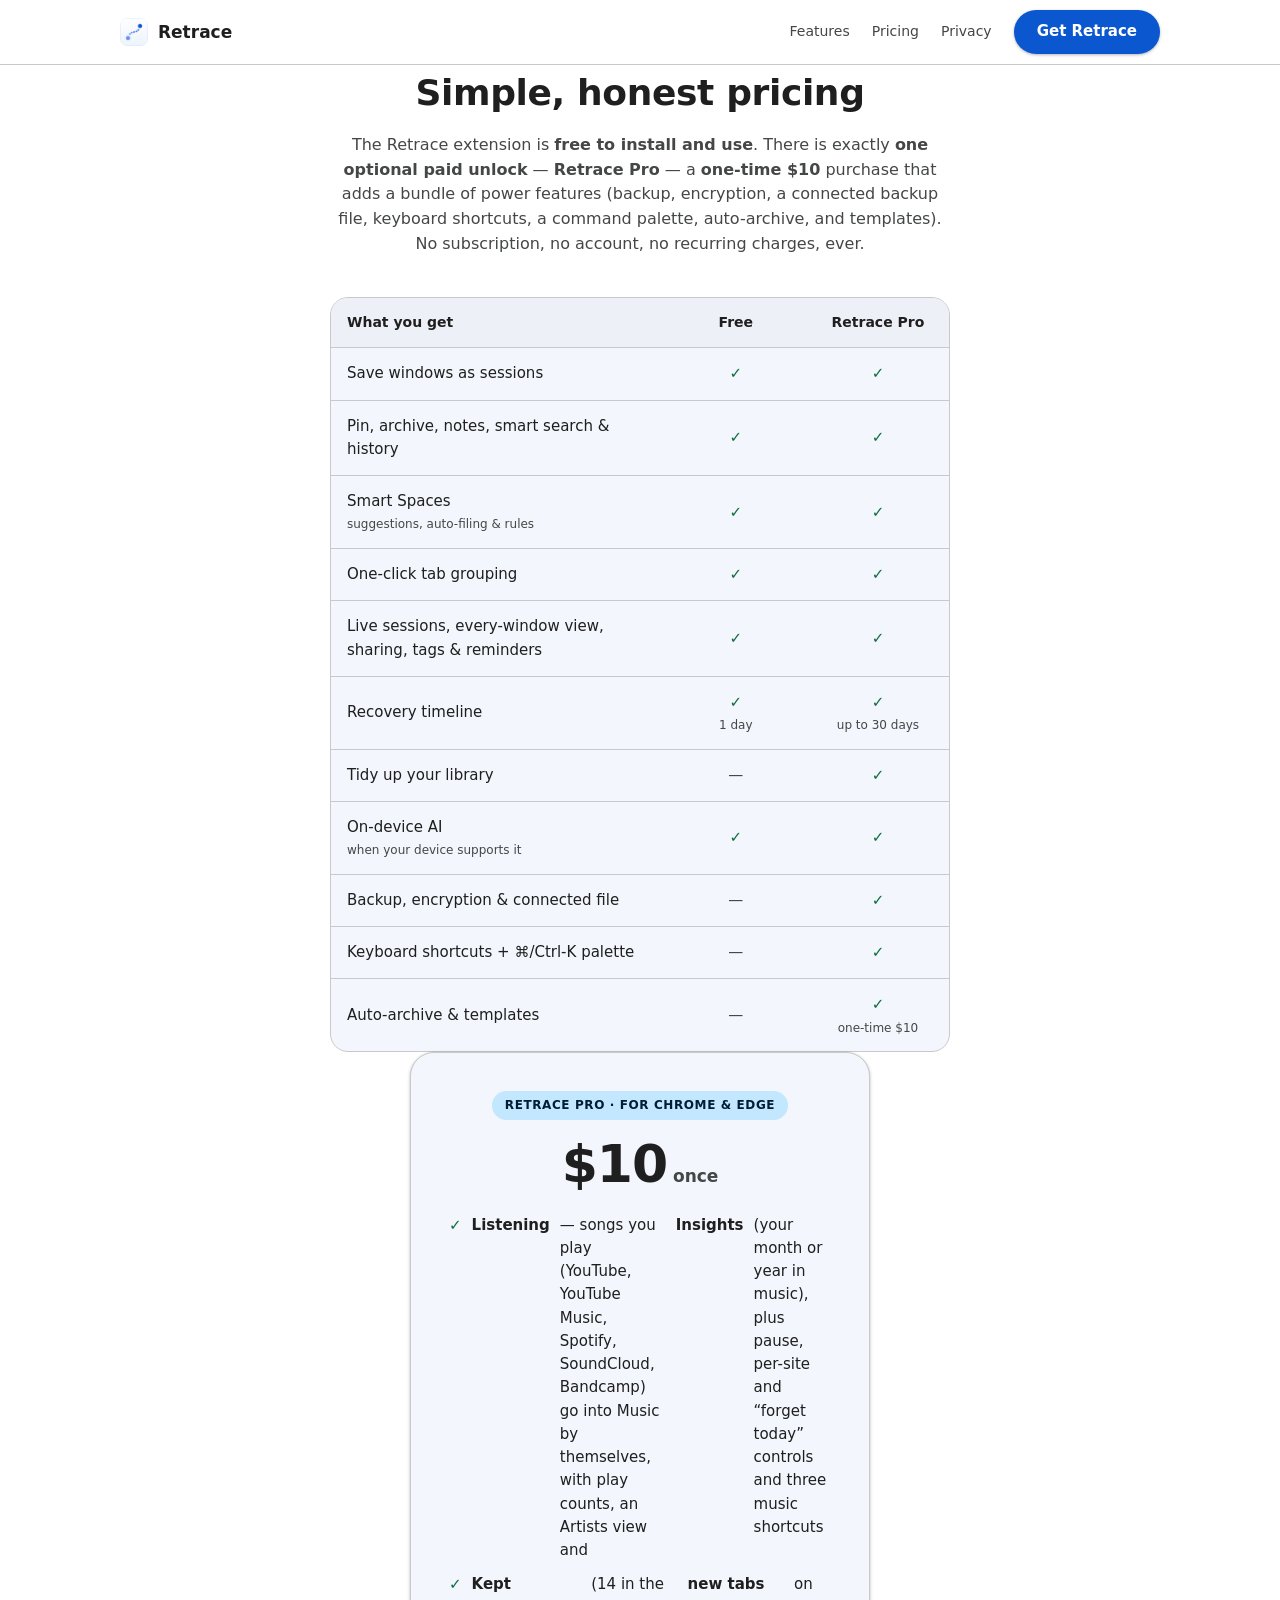
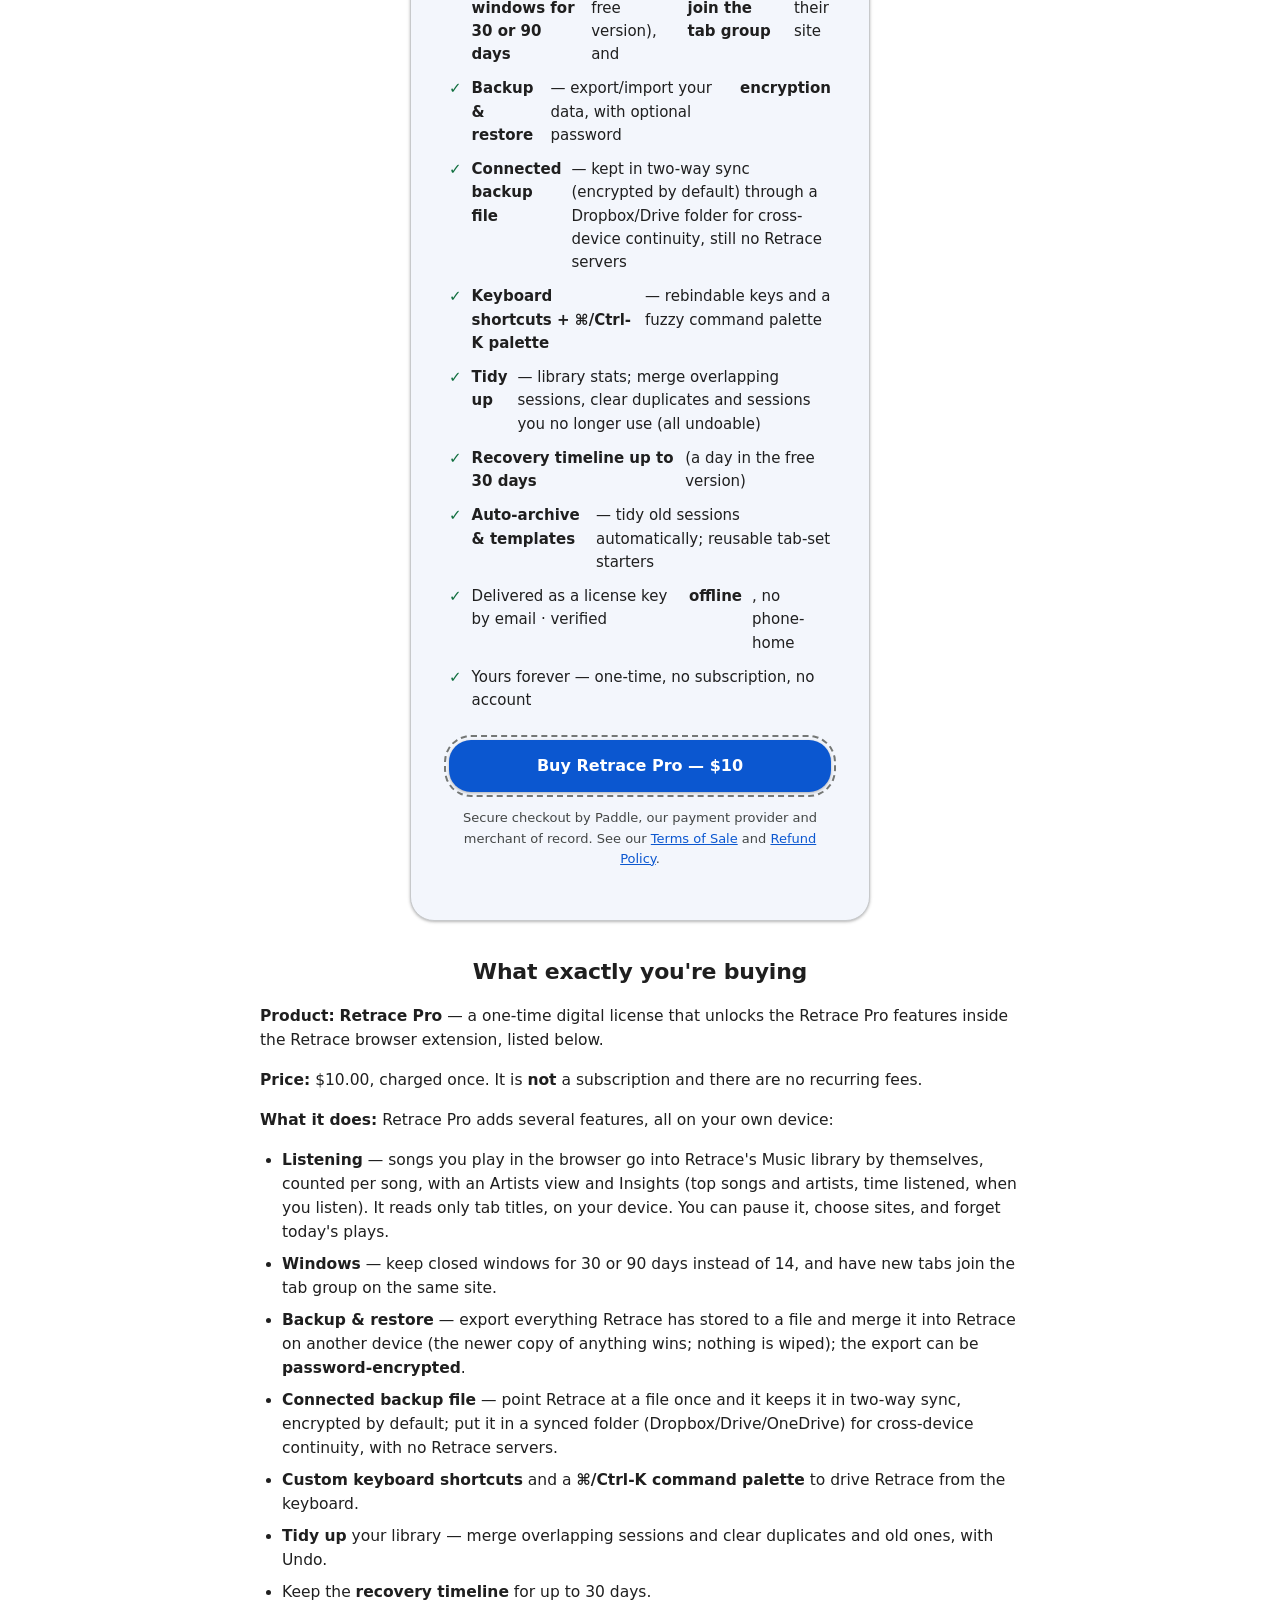
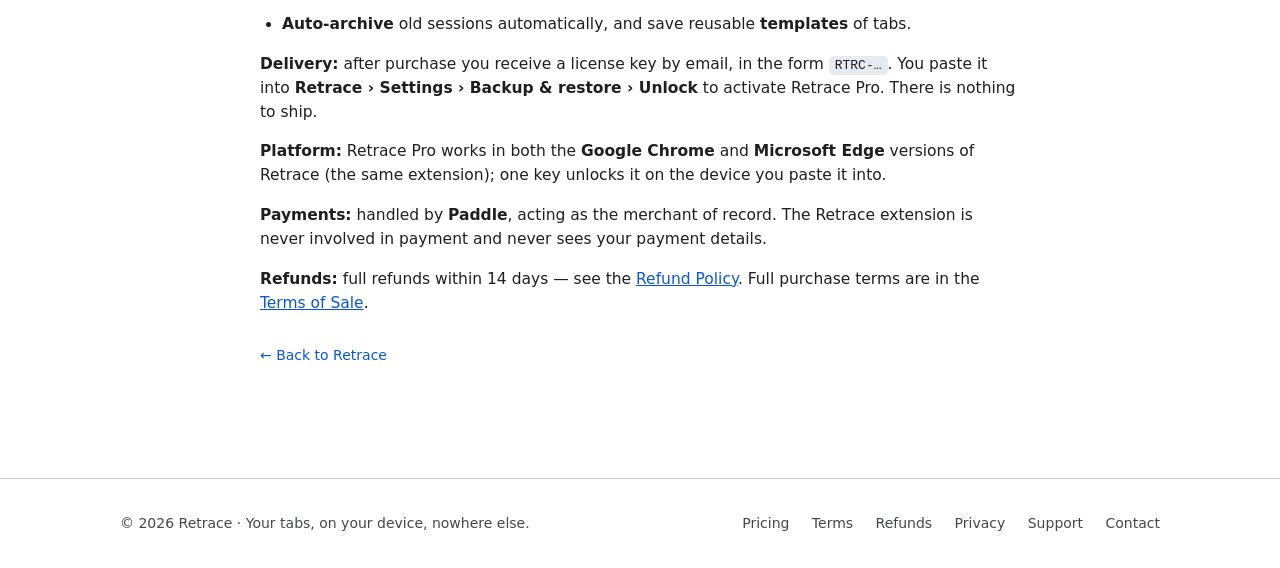
==== commit bb87f326: "Site: Windows home, kept windows, Spaces that fill themselves, sub-spaces, Music import & Insights, " ====
--- a/pricing.html
+++ b/pricing.html
@@ -9,7 +9,7 @@
 <meta name="description" content="Retrace pricing. The extension is free to install. One optional unlock — Retrace Pro, a one-time $10 for backup, sync through a connected file, keyboard shortcuts, auto-archive and templates — delivered as a license key by email.">
 <link rel="icon" href="icon.png?v=2">
 <link rel="apple-touch-icon" href="apple-touch-icon.png">
-<link rel="stylesheet" href="styles.css?v=3">
+<link rel="stylesheet" href="styles.css?v=5">
 <meta property="og:title" content="Retrace — Pricing">
 <meta property="og:description" content="Free to install. One optional one-time $10 unlock — Retrace Pro: backup, connected-file sync, shortcuts, Tidy up, a 30-day recovery timeline, auto-archive and templates. No subscription, no account.">
 <meta property="og:type" content="website">
@@ -61,7 +61,8 @@
         <div class="tag">Retrace Pro · for Chrome &amp; Edge</div>
         <div class="amt">$10<small> once</small></div>
         <ul>
-          <li><b>Listening</b> — songs you play (YouTube, YouTube Music, Spotify, SoundCloud, Bandcamp) go into Music by themselves, with play counts and an Artists view</li>
+          <li><b>Listening</b> — songs you play (YouTube, YouTube Music, Spotify, SoundCloud, Bandcamp) go into Music by themselves, with play counts, an Artists view and <b>Insights</b> (your month or year in music), plus pause, per-site and “forget today” controls and three music shortcuts</li>
+          <li><b>Kept windows for 30 or 90 days</b> (14 in the free version), and <b>new tabs join the tab group</b> on their site</li>
           <li><b>Backup &amp; restore</b> — export/import your data, with optional password <b>encryption</b></li>
           <li><b>Connected backup file</b> — kept in two-way sync (encrypted by default) through a Dropbox/Drive folder for cross-device continuity, still no Retrace servers</li>
           <li><b>Keyboard shortcuts + ⌘/Ctrl-K palette</b> — rebindable keys and a fuzzy command palette</li>
@@ -83,7 +84,8 @@
     <p><b>Price:</b> $10.00, charged once. It is <b>not</b> a subscription and there are no recurring fees.</p>
     <p><b>What it does:</b> Retrace Pro adds several features, all on your own device:</p>
     <ul>
-      <li><b>Listening</b> — songs you play in the browser go into Retrace's Music library by themselves, counted per song, with an Artists view. It reads only tab titles, on your device.</li>
+      <li><b>Listening</b> — songs you play in the browser go into Retrace's Music library by themselves, counted per song, with an Artists view and Insights (top songs and artists, time listened, when you listen). It reads only tab titles, on your device. You can pause it, choose sites, and forget today's plays.</li>
+      <li><b>Windows</b> — keep closed windows for 30 or 90 days instead of 14, and have new tabs join the tab group on the same site.</li>
       <li><b>Backup &amp; restore</b> — export everything Retrace has stored to a file and merge it into Retrace on another device (the newer copy of anything wins; nothing is wiped); the export can be <b>password-encrypted</b>.</li>
       <li><b>Connected backup file</b> — point Retrace at a file once and it keeps it in two-way sync, encrypted by default; put it in a synced folder (Dropbox/Drive/OneDrive) for cross-device continuity, with no Retrace servers.</li>
       <li><b>Custom keyboard shortcuts</b> and a <b>⌘/Ctrl-K command palette</b> to drive Retrace from the keyboard.</li>
--- a/styles.css
+++ b/styles.css
@@ -149,3 +149,129 @@
 /* Utility classes (inline style attributes aren't allowed by the pages' CSP). */
 .flush-top{padding-top:0}
 .back-row{margin-top:28px}
+
+/* =====================================================================
+   Home page (2026-09): pictures of the real UI instead of paragraphs.
+   The pictures come from the extension repo: store-assets/src/site-shots.mjs.
+   ===================================================================== */
+.sprite{position:absolute;width:0;height:0;overflow:hidden}
+.ic{width:24px;height:24px;fill:currentColor;flex:none}
+.tint{background:var(--surface-dim);border-top:1px solid var(--outline-variant);border-bottom:1px solid var(--outline-variant)}
+
+/* Hero: a browser window with three real screens cross-fading (CSS only) */
+.browser{margin:48px auto 0;border-radius:16px;overflow:hidden;box-shadow:var(--elev2);border:1px solid var(--outline-variant);background:var(--sc)}
+.browser-bar{display:flex;gap:7px;padding:11px 14px;background:var(--sc-high)}
+.browser-bar span{width:11px;height:11px;border-radius:50%;background:var(--outline-variant)}
+.frames{position:relative;aspect-ratio:1440/900;background:var(--surface)}
+.frame{position:absolute;inset:0;opacity:0;animation:rt-fade 20s infinite}
+.frame img{display:block;width:100%;height:100%}
+.f2{animation-delay:5s}
+.f3{animation-delay:10s}
+.f4{animation-delay:15s}
+@keyframes rt-fade{0%{opacity:0}3%{opacity:1}25%{opacity:1}28%{opacity:0}100%{opacity:0}}
+.frame-labels{list-style:none;display:flex;justify-content:center;flex-wrap:wrap;gap:8px;margin:18px 0 0;padding:0}
+.frame-labels li{font-size:14px;font-weight:600;padding:6px 14px;border-radius:20px;color:var(--on-surface-variant);animation:rt-label 20s infinite}
+.frame-labels .l2{animation-delay:5s}
+.frame-labels .l3{animation-delay:10s}
+.frame-labels .l4{animation-delay:15s}
+@keyframes rt-label{0%,28%,100%{background:transparent;color:var(--on-surface-variant)}3%,25%{background:var(--primary-container);color:var(--on-primary-container)}}
+/* Keycaps, for the one shortcut worth learning */
+kbd{display:inline-block;font:600 .85em/1 ui-monospace,Consolas,monospace;padding:.28em .5em;border-radius:6px;background:var(--sc-high);color:var(--on-surface);border:1px solid var(--outline-variant);border-bottom-width:2px;vertical-align:.08em}
+.keyline{margin:14px 0 0;font-size:15px;color:var(--on-surface-variant)}
+@media (prefers-reduced-motion:reduce){
+  .frame,.frame-labels li{animation:none}
+  .f1{opacity:1}
+}
+
+/* A phone-sized window around side-panel screenshots */
+.phone{display:block;width:100%;max-width:320px;margin:0 auto;border-radius:22px;overflow:hidden;border:1px solid var(--outline-variant);box-shadow:var(--elev2);background:var(--surface)}
+.phone img{display:block;width:100%;height:auto}
+
+/* History vs Retrace */
+.vs{display:grid;grid-template-columns:1fr auto 1fr;gap:24px;align-items:start;max-width:860px;margin:0 auto}
+.vs-side{margin:0}
+.vs-side figcaption{margin:14px auto 0;text-align:center;font-size:14.5px;color:var(--on-surface-variant);max-width:320px}
+.vs-side figcaption b{color:var(--on-surface)}
+.vs-arrow{align-self:center;font-size:34px;color:var(--primary);font-weight:700}
+.fake-history{max-width:320px;height:512px;margin:0 auto;overflow:hidden;border-radius:22px;border:1px solid var(--outline-variant);background:var(--surface);box-shadow:var(--elev1);font-size:13px}
+.fh-head{display:flex;align-items:center;gap:8px;padding:16px 18px;font-weight:600;font-size:16px;border-bottom:1px solid var(--outline-variant)}
+.fh-head .ic{width:20px;height:20px;color:var(--on-surface-variant)}
+.fh-day{padding:12px 18px 6px;font-size:12px;font-weight:600;color:var(--on-surface-variant)}
+.fake-history ul{list-style:none;margin:0;padding:0 8px}
+.fake-history li{display:flex;gap:10px;align-items:center;padding:9px 10px;border-radius:8px}
+.fake-history li:nth-child(odd){background:var(--sc-low)}
+.fake-history time{font-family:var(--mono);font-size:11.5px;color:var(--on-surface-variant);flex:none}
+.fake-history span{white-space:nowrap;overflow:hidden;text-overflow:ellipsis;color:var(--on-surface-variant)}
+.pills{list-style:none;display:flex;flex-wrap:wrap;justify-content:center;gap:10px;margin:36px 0 0;padding:0}
+.pills li{display:inline-flex;align-items:center;gap:8px;padding:9px 16px;border-radius:22px;background:var(--surface);border:1px solid var(--outline-variant);font-size:14px;font-weight:500}
+.pills .ic{width:18px;height:18px;color:var(--primary)}
+
+/* How it works */
+.how{list-style:none;margin:0;padding:0;display:grid;grid-template-columns:repeat(3,1fr);gap:28px}
+.how li{text-align:center}
+.how .phone{max-width:260px}
+.how h3{display:flex;align-items:center;justify-content:center;gap:10px;margin:22px 0 6px;font-size:20px}
+.how p{margin:0 auto;max-width:260px;color:var(--on-surface-variant);font-size:15px}
+.num{width:30px;height:30px;border-radius:50%;background:var(--primary);color:var(--on-primary);display:inline-grid;place-items:center;font-size:15px;font-weight:700}
+
+/* Five features, picture + a sentence, alternating sides */
+.rows{display:grid;gap:56px;max-width:880px;margin:8px auto 0}
+.row{display:grid;grid-template-columns:300px 1fr;gap:56px;align-items:center}
+.row:nth-child(even) .phone{order:2}
+.row .phone{max-width:300px}
+.row-text h3{font-size:clamp(22px,3vw,28px);line-height:1.2;letter-spacing:-.01em;margin:0 0 10px}
+.row-text p{margin:0;font-size:17px;color:var(--on-surface-variant)}
+.pro-tag{display:inline-block;font-size:12px;font-weight:700;letter-spacing:.04em;text-transform:uppercase;color:var(--on-secondary-container);background:var(--secondary-container);padding:2px 8px;border-radius:10px;vertical-align:1px}
+
+/* The small things: an icon and a few words */
+.more-h{text-align:center;font-size:20px;margin:72px 0 22px}
+.icons{list-style:none;margin:0 auto;padding:0;display:grid;grid-template-columns:repeat(auto-fill,minmax(190px,1fr));gap:12px;max-width:880px}
+.icons li{display:flex;align-items:center;gap:12px;padding:12px 14px;border-radius:14px;background:var(--surface);border:1px solid var(--outline-variant);font-size:14.5px;font-weight:500}
+.icons .ic{width:22px;height:22px;padding:7px;box-sizing:content-box;border-radius:10px;background:var(--primary-container);color:var(--on-primary-container)}
+.more-link{text-align:center;margin:26px 0 0;font-weight:600}
+.more-link a{text-decoration:none}
+
+/* Privacy diagram */
+.diagram{display:flex;align-items:center;justify-content:center;max-width:720px;margin:0 auto 44px}
+.d-box{display:flex;flex-direction:column;align-items:center;gap:6px;padding:24px 28px;border-radius:20px;background:var(--sc-low);border:1px solid var(--outline-variant);text-align:center;min-width:220px}
+.d-box img{border-radius:11px}
+.d-box b{font-size:16px}
+.d-box span{font-size:13px;color:var(--on-surface-variant)}
+.d-cloud{opacity:.55;border-style:dashed}
+.d-cloud .big{width:44px;height:44px;color:var(--on-surface-variant)}
+.d-link{position:relative;flex:1;min-width:60px;border-top:2px dashed var(--outline);align-self:center}
+.d-x{position:absolute;left:50%;top:50%;transform:translate(-50%,-50%);width:34px;height:34px;border-radius:50%;background:#B3261E;color:#fff;display:grid;place-items:center}
+.d-x .ic{width:20px;height:20px}
+.grid.three{grid-template-columns:repeat(auto-fit,minmax(220px,1fr));gap:26px;max-width:880px;margin:0 auto}
+#privacy .item{display:flex;gap:12px;align-items:flex-start}
+#privacy .item .ic{color:var(--primary)}
+#privacy .item b{display:block;margin-bottom:2px}
+#privacy .item span{color:var(--on-surface-variant);font-size:14px}
+
+/* Free vs Pro */
+.plans{display:grid;grid-template-columns:repeat(2,minmax(0,1fr));gap:22px;max-width:860px;margin:0 auto}
+.plan{display:flex;flex-direction:column;background:var(--surface);border:1px solid var(--outline-variant);border-radius:24px;padding:32px;box-shadow:var(--elev1)}
+.plan.pro{border:2px solid var(--primary)}
+.plan .tag{align-self:flex-start;font-size:12px;font-weight:700;letter-spacing:.05em;text-transform:uppercase;color:var(--on-secondary-container);background:var(--secondary-container);padding:5px 13px;border-radius:20px;margin-bottom:16px}
+.plan .amt{font-size:44px;font-weight:800;letter-spacing:-.02em;line-height:1}
+.plan .amt small{font-size:16px;font-weight:600;color:var(--on-surface-variant);letter-spacing:0}
+.plan ul{list-style:none;padding:0;margin:22px 0 26px;display:grid;gap:10px;flex:1;align-content:start}
+.plan li{display:flex;gap:10px;align-items:flex-start;font-size:15px}
+.plan li::before{content:"✓";color:var(--active);font-weight:700;flex:none}
+.plan .btn{justify-content:center}
+.plan .note{margin:14px 0 0;font-size:13px;color:var(--on-surface-variant)}
+
+@media (max-width:860px){
+  .how{grid-template-columns:1fr;gap:44px}
+  .row,.row:nth-child(even){grid-template-columns:1fr;gap:22px;text-align:center}
+  .row:nth-child(even) .phone{order:0}
+  .row .phone{max-width:280px}
+  .plans{grid-template-columns:1fr}
+}
+@media (max-width:720px){
+  .vs{grid-template-columns:1fr}
+  .vs-arrow{transform:rotate(90deg);justify-self:center}
+  .diagram{flex-direction:column}
+  .d-link{flex:none;align-self:center;border-top:none;border-left:2px dashed var(--outline);min-width:0;min-height:56px}
+  .d-box{min-width:0;width:100%;max-width:320px}
+}
